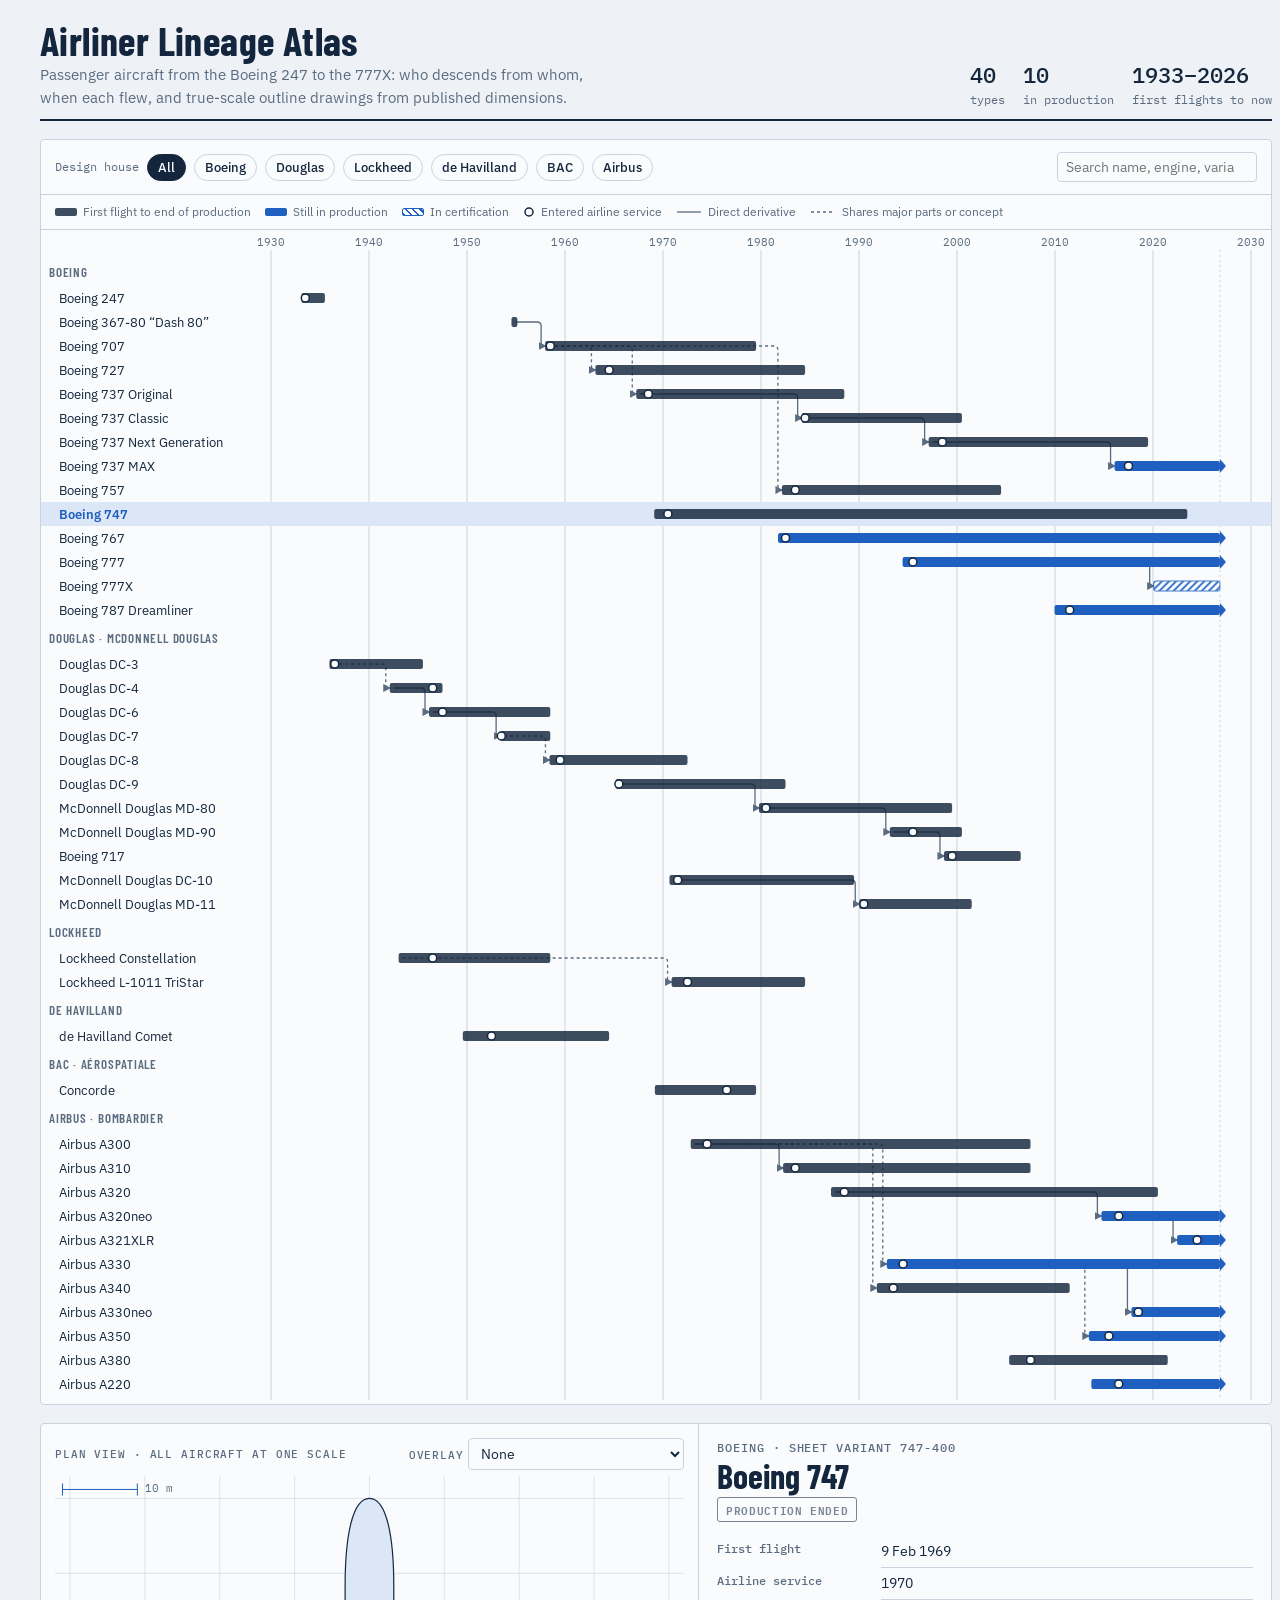
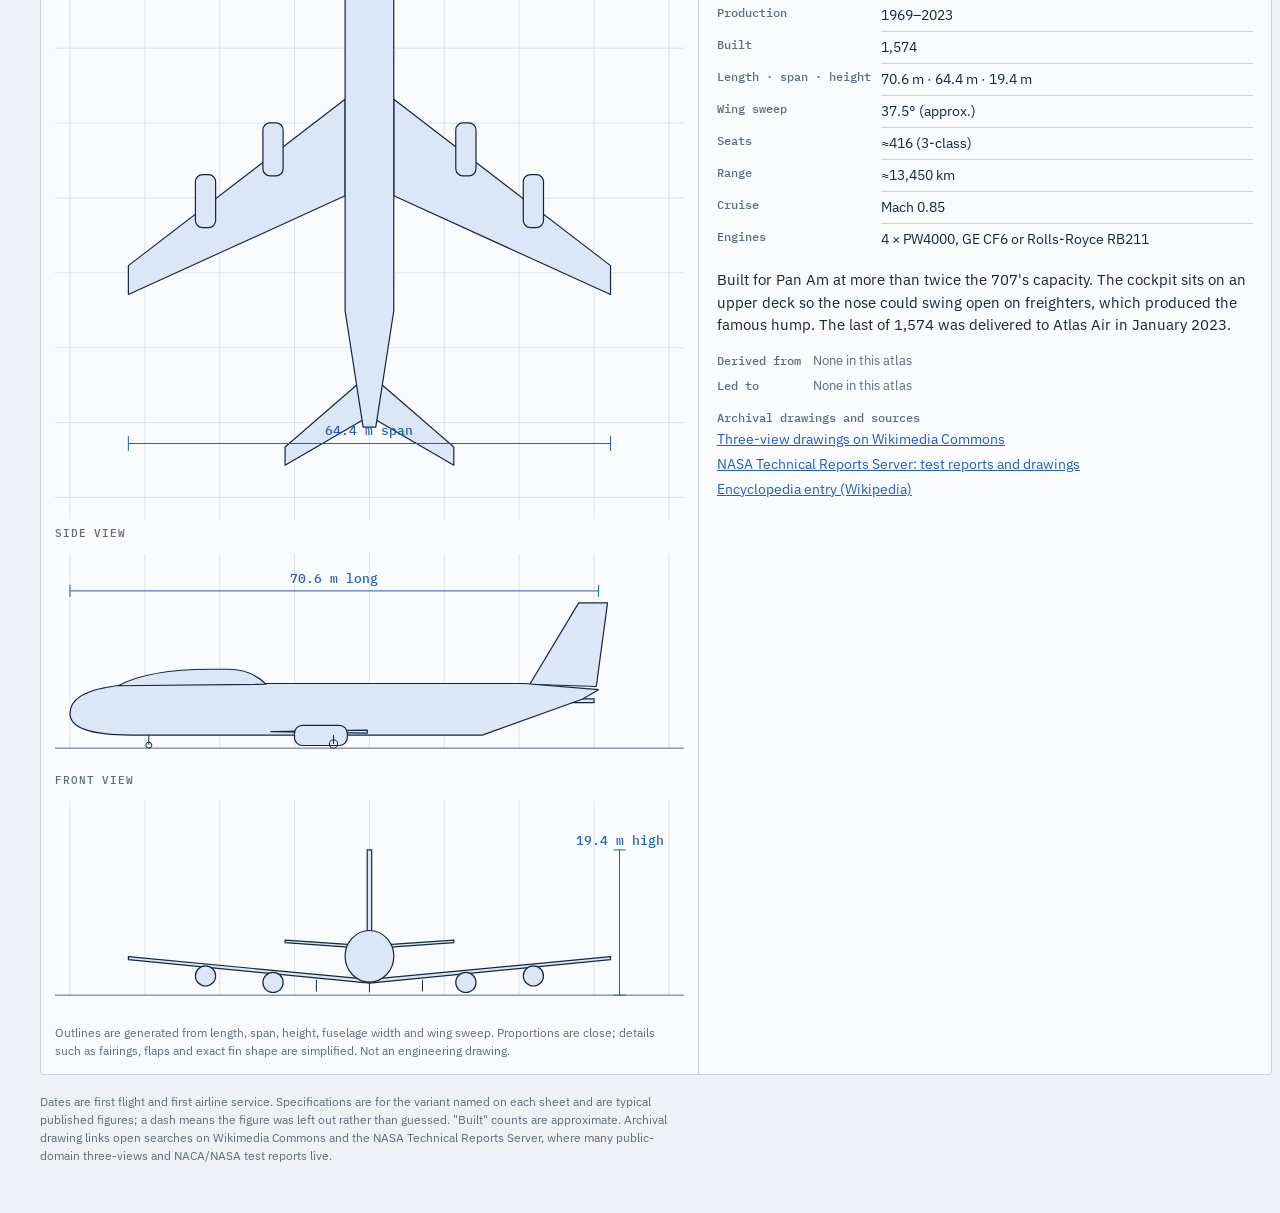
==== frontend.html @ 5ce52fa4 "Add files via upload" ====
<!DOCTYPE html>
<html lang="en">
<head>
<meta charset="utf-8">
<meta name="viewport" content="width=device-width, initial-scale=1">
<title>Airliner Lineage Atlas</title>
<link rel="preconnect" href="https://fonts.googleapis.com">
<link rel="preconnect" href="https://fonts.gstatic.com" crossorigin>
<link href="https://fonts.googleapis.com/css2?family=Barlow+Condensed:wght@500;600;700&family=IBM+Plex+Sans:wght@400;500;600&family=IBM+Plex+Mono:wght@400;500&display=swap" rel="stylesheet">
<style>
/* Layout idea: a drafting sheet. Lineage chart (time × design family) on top, a title-block style detail sheet with true-scale three-view below. */
:root{
  --paper:#eef2f6;
  --sheet:#f9fbfd;
  --ink:#14263d;
  --muted:#5b6b80;
  --line:#c9d3df;
  --accent:#1f5fbf;
  --accent-soft:#dbe6f6;
  --ok:#2f7d4f; --warn:#b06a00; --off:#7a8494;
  --font-display:"Barlow Condensed","Arial Narrow",Arial,sans-serif;
  --font-body:"IBM Plex Sans",system-ui,-apple-system,"Segoe UI",sans-serif;
  --font-mono:"IBM Plex Mono",ui-monospace,Menlo,Consolas,monospace;
  color-scheme:light;
}
@media (prefers-color-scheme: dark){
  :root:not([data-theme="light"]){
    --paper:#0b1a2e; --sheet:#0f2238; --ink:#dce8f7; --muted:#8fa3bd; --line:#24405f;
    --accent:#7fb2ff; --accent-soft:#17345a; --ok:#6fcf97; --warn:#f2b45a; --off:#8090a6;
    color-scheme:dark;
  }
}
:root[data-theme="dark"]{
  --paper:#0b1a2e; --sheet:#0f2238; --ink:#dce8f7; --muted:#8fa3bd; --line:#24405f;
  --accent:#7fb2ff; --accent-soft:#17345a; --ok:#6fcf97; --warn:#f2b45a; --off:#8090a6;
  color-scheme:dark;
}
*{box-sizing:border-box}
html,body{margin:0}
body{background:var(--paper);color:var(--ink);font-family:var(--font-body);font-size:15px;line-height:1.5}
a{color:var(--accent)}
:focus-visible{outline:2px solid var(--accent);outline-offset:2px}
.wrap{max-width:1240px;margin:0 auto;padding:20px 20px 48px;display:grid;gap:18px}
header{display:flex;flex-wrap:wrap;align-items:flex-end;justify-content:space-between;gap:12px;border-bottom:2px solid var(--ink);padding-bottom:10px}
h1{font-family:var(--font-display);font-weight:700;font-size:40px;line-height:1;margin:0;letter-spacing:.01em;text-wrap:balance}
.sub{color:var(--muted);margin:4px 0 0;max-width:62ch}
.stats{display:flex;gap:18px;font-family:var(--font-mono);font-size:12px;color:var(--muted)}
.stats b{display:block;font-size:22px;color:var(--ink);font-weight:500;font-variant-numeric:tabular-nums}
.panel{background:var(--sheet);border:1px solid var(--line);border-radius:4px}
.toolbar{display:flex;flex-wrap:wrap;gap:8px;align-items:center;padding:12px 14px;border-bottom:1px solid var(--line)}
.toolbar label{font-family:var(--font-mono);font-size:12px;color:var(--muted)}
.chip{font:500 13px var(--font-body);border:1px solid var(--line);background:transparent;color:var(--ink);padding:4px 10px;border-radius:999px;cursor:pointer}
.chip[aria-pressed="true"]{background:var(--ink);color:var(--sheet);border-color:var(--ink)}
input[type=search],select{font:14px var(--font-body);color:var(--ink);background:var(--sheet);border:1px solid var(--line);border-radius:4px;padding:5px 8px}
#q{margin-left:auto;min-width:200px}
.legend{display:flex;flex-wrap:wrap;gap:14px;padding:8px 14px;font-size:12px;color:var(--muted);border-bottom:1px solid var(--line)}
.legend span{display:inline-flex;align-items:center;gap:6px}
.sw{display:inline-block;width:22px;height:8px;border-radius:2px}
.chart{overflow-x:auto}
#tl{display:block}
#tl text{fill:var(--ink);font-family:var(--font-body)}
#tl .yr{fill:var(--muted);font:11px var(--font-mono)}
#tl .grp{font:600 13px var(--font-display);letter-spacing:.06em;text-transform:uppercase;fill:var(--muted)}
#tl .grid{stroke:var(--line);stroke-width:1}
#tl .row{cursor:pointer}
#tl .row:hover .lbl,#tl .row.sel .lbl{fill:var(--accent);font-weight:600}
#tl .row.dim{opacity:.22}
#tl .rowbg{fill:transparent}
#tl .row.sel .rowbg{fill:var(--accent-soft)}
#tl .bar{fill:var(--ink);opacity:.82}
#tl .bar.prod{fill:var(--accent);opacity:1}
#tl .bar.cert{fill:url(#hatch);stroke:var(--accent);stroke-width:1}
#tl .eis{fill:var(--sheet);stroke:var(--ink);stroke-width:1.5}
#tl .edge{fill:none;stroke:var(--muted);stroke-width:1.3}
#tl .edge.i{stroke-dasharray:3 3}
#tl .lbl{font-size:13px}
.detail{display:grid;grid-template-columns:minmax(0,1.15fr) minmax(0,1fr)}
.views{padding:14px;border-right:1px solid var(--line);display:grid;gap:6px;align-content:start}
.vhead{display:flex;justify-content:space-between;align-items:center;gap:10px;flex-wrap:wrap}
.vlab{font:500 11px var(--font-mono);color:var(--muted);text-transform:uppercase;letter-spacing:.08em}
.views svg{width:100%;height:auto;display:block}
.views svg .body{fill:var(--accent-soft);stroke:var(--ink);stroke-width:1.2;vector-effect:non-scaling-stroke;stroke-linejoin:round}
.views svg .thin{fill:none;stroke:var(--ink);stroke-width:1;vector-effect:non-scaling-stroke}
.views svg .prop{fill:none;stroke:var(--ink);stroke-width:1;stroke-dasharray:3 2;vector-effect:non-scaling-stroke}
.views svg .ghost{fill:none;stroke:var(--warn);stroke-width:1.4;stroke-dasharray:5 3;vector-effect:non-scaling-stroke}
.views svg .ground{stroke:var(--muted);stroke-width:1;vector-effect:non-scaling-stroke}
.views svg .dim{stroke:var(--accent);stroke-width:1;vector-effect:non-scaling-stroke;fill:none}
.views svg .dimt{fill:var(--accent);font:500 1.7px var(--font-mono);text-anchor:middle}
.views svg .scal{fill:var(--muted);font:1.5px var(--font-mono)}
.views svg .gridm{stroke:var(--line);stroke-width:.6;vector-effect:non-scaling-stroke}
.disclaim{font-size:12px;color:var(--muted);margin:4px 0 0}
.info{padding:16px 18px;display:grid;gap:14px;align-content:start}
.title-block{display:grid;gap:4px}
.maker{font:500 12px var(--font-mono);color:var(--muted);text-transform:uppercase;letter-spacing:.08em}
h2{font-family:var(--font-display);font-size:34px;line-height:1;margin:0;text-wrap:balance}
.pill{display:inline-block;font:600 11px var(--font-mono);text-transform:uppercase;letter-spacing:.06em;padding:2px 8px;border-radius:3px;border:1px solid currentColor;width:max-content}
.pill.prod{color:var(--ok)} .pill.cert{color:var(--warn)} .pill.ended,.pill.retired{color:var(--off)}
table.spec{border-collapse:collapse;width:100%;font-size:14px}
table.spec th{text-align:left;font:500 12px var(--font-mono);color:var(--muted);padding:5px 10px 5px 0;white-space:nowrap;vertical-align:top;width:9.5em}
table.spec td{padding:5px 0;border-bottom:1px solid var(--line);font-variant-numeric:tabular-nums}
table.spec tr:last-child td{border-bottom:0}
.note{margin:0;max-width:65ch}
.kin{display:grid;gap:6px}
.kin div{display:flex;flex-wrap:wrap;gap:6px;align-items:center}
.kin .k{font:500 12px var(--font-mono);color:var(--muted);width:7.5em}
.kin button{font:500 13px var(--font-body);background:var(--accent-soft);color:var(--ink);border:1px solid var(--line);border-radius:3px;padding:2px 8px;cursor:pointer}
.kin .none{color:var(--muted);font-size:13px}
.links{display:grid;gap:4px;font-size:14px}
.links .k{font:500 12px var(--font-mono);color:var(--muted)}
footer{font-size:12px;color:var(--muted);max-width:90ch}
@media (max-width:860px){
  .detail{grid-template-columns:1fr}
  .views{border-right:0;border-bottom:1px solid var(--line)}
  #q{margin-left:0;min-width:0;flex:1 1 160px}
}
@media (max-width:420px){ h1{font-size:32px} h2{font-size:28px} .wrap{padding:16px} }
@media (prefers-reduced-motion: no-preference){ #tl .row .rowbg{transition:fill .15s} }
</style>
</head>
<body>
<div class="wrap">
  <header>
    <div>
      <h1>Airliner Lineage Atlas</h1>
      <p class="sub">Passenger aircraft from the Boeing 247 to the 777X: who descends from whom, when each flew, and true-scale outline drawings from published dimensions.</p>
    </div>
    <div class="stats" id="stats"></div>
  </header>

  <section class="panel" aria-label="Lineage chart">
    <div class="toolbar" id="makers" role="group" aria-label="Filter by design house"></div>
    <div class="legend">
      <span><i class="sw" style="background:var(--ink);opacity:.82"></i>First flight to end of production</span>
      <span><i class="sw" style="background:var(--accent)"></i>Still in production</span>
      <span><i class="sw" style="border:1px solid var(--accent);background:repeating-linear-gradient(45deg,var(--accent) 0 2px,transparent 2px 5px)"></i>In certification</span>
      <span><svg width="12" height="12" aria-hidden="true"><circle cx="6" cy="6" r="4" fill="var(--sheet)" stroke="var(--ink)" stroke-width="1.5"/></svg>Entered airline service</span>
      <span><svg width="26" height="10" aria-hidden="true"><path d="M1 5h24" stroke="var(--muted)" stroke-width="1.3"/></svg>Direct derivative</span>
      <span><svg width="26" height="10" aria-hidden="true"><path d="M1 5h24" stroke="var(--muted)" stroke-width="1.3" stroke-dasharray="3 3"/></svg>Shares major parts or concept</span>
    </div>
    <div class="chart"><svg id="tl" role="img" aria-label="Timeline of airliner types grouped by design house"></svg></div>
  </section>

  <section class="panel detail" aria-live="polite">
    <div class="views">
      <div class="vhead">
        <span class="vlab">Plan view · all aircraft at one scale</span>
        <span><label class="vlab" for="cmp">Overlay</label> <select id="cmp"><option value="">None</option></select></span>
      </div>
      <svg id="vTop" viewBox="-42 -3 84 86" role="img" aria-label="Plan view"></svg>
      <span class="vlab">Side view</span>
      <svg id="vSide" viewBox="-2 -27 84 29.5" role="img" aria-label="Side view"></svg>
      <span class="vlab">Front view</span>
      <svg id="vFront" viewBox="-42 -27 84 29.5" role="img" aria-label="Front view"></svg>
      <p class="disclaim">Outlines are generated from length, span, height, fuselage width and wing sweep. Proportions are close; details such as fairings, flaps and exact fin shape are simplified. Not an engineering drawing.</p>
    </div>
    <div class="info" id="info"></div>
  </section>

  <footer>Dates are first flight and first airline service. Specifications are for the variant named on each sheet and are typical published figures; a dash means the figure was left out rather than guessed. "Built" counts are approximate. Archival drawing links open searches on Wikimedia Commons and the NASA Technical Reports Server, where many public-domain three-views and NACA/NASA test reports live.</footer>
</div>

<script>
const NOW = 2026.83;
const GROUPS = [
  ["boeing","Boeing"],
  ["douglas","Douglas · McDonnell Douglas"],
  ["lockheed","Lockheed"],
  ["dh","de Havilland"],
  ["concorde","BAC · Aérospatiale"],
  ["airbus","Airbus · Bombardier"]
];
// status: prod | cert | ended | retired
const A = [
 // ---------- Boeing
 {id:"b247",g:"boeing",name:"Boeing 247",maker:"Boeing",v:"247D",ff:"1933-02-08",eis:1933,end:1935,st:"ended",len:15.7,span:22.6,h:3.7,dia:1.7,sw:5,lay:"prop2",ed:1.2,pd:3.0,wp:.3,seats:"10",range:"≈1,200 km",eng:"2 × Pratt & Whitney Wasp radials",cruise:"≈300 km/h",built:"75",pred:[],
  note:"Often called the first modern airliner: all-metal, low-wing monoplane with retractable gear that could climb on one engine. United's hold on the early production run pushed TWA to ask Douglas for a rival, which became the DC-1, DC-2 and DC-3.",wiki:"Boeing_247"},
 {id:"dash80",g:"boeing",name:"Boeing 367-80 “Dash 80”",maker:"Boeing",v:"367-80 prototype",ff:"1954-07-15",eis:null,end:1954,st:"retired",len:39.9,span:39.5,h:11.6,dia:3.4,sw:35,lay:"wing4",ed:1.4,seats:"Prototype",range:"—",eng:"4 × Pratt & Whitney JT3 turbojets",cruise:"—",built:"1",pred:[],
  note:"A company-funded jet transport demonstrator. Test pilot Tex Johnston barrel-rolled it over Seattle's Seafair crowd in 1955. It led to both the KC-135 tanker and the 707, and is now at the Smithsonian's Udvar-Hazy Center.",wiki:"Boeing_367-80"},
 {id:"b707",g:"boeing",name:"Boeing 707",maker:"Boeing",v:"707-320B",ff:"1957-12-20",eis:1958,end:1979,st:"ended",len:46.6,span:44.4,h:12.9,dia:3.76,sw:35,lay:"wing4",ed:1.6,seats:"141–189",range:"—",eng:"4 × Pratt & Whitney JT3D turbofans",cruise:"≈Mach 0.80",built:"≈865 airliners (≈1,010 incl. military)",pred:[["dash80","d"]],
  note:"Pan Am's October 1958 New York–Paris service began the American jet age. Its six-abreast fuselage cross-section carried on through the 727, 737 and 757. Military derivatives kept the line open until 1991.",wiki:"Boeing_707"},
 {id:"b727",g:"boeing",name:"Boeing 727",maker:"Boeing",v:"727-200",ff:"1963-02-09",eis:1964,end:1984,st:"ended",len:46.7,span:32.9,h:10.4,dia:3.76,sw:32,lay:"tri727",tt:true,ed:1.5,wp:.4,seats:"134–189",range:"—",eng:"3 × Pratt & Whitney JT8D",cruise:"≈Mach 0.80",built:"1,832",pred:[["b707","i"]],
  note:"A tri-jet with a T-tail and powerful high-lift flaps, built to use shorter runways at smaller airports. It reused the 707's upper fuselage and was the best-selling jetliner until the 737 passed it.",wiki:"Boeing_727"},
 {id:"b737o",g:"boeing",name:"Boeing 737 Original",maker:"Boeing",v:"737-200",ff:"1967-04-09",eis:1968,end:1988,st:"ended",len:30.5,span:28.4,h:11.3,dia:3.76,sw:25,lay:"wing2",ed:1.3,seats:"115–130",range:"—",eng:"2 × Pratt & Whitney JT8D",cruise:"≈Mach 0.74",built:"1,144",pred:[["b707","i"]],
  note:"Lufthansa launched the short-haul twin, which kept the 707/727 cross-section so it could seat six abreast. Its engines hung close under the wing, a low stance every later 737 generation had to work around.",wiki:"Boeing_737"},
 {id:"b737c",g:"boeing",name:"Boeing 737 Classic",maker:"Boeing",v:"737-400",ff:"1984-02-24",eis:1984,end:2000,st:"ended",len:36.4,span:28.9,h:11.1,dia:3.76,sw:25,lay:"wing2",ed:1.8,seats:"146–168",range:"—",eng:"2 × CFM56-3",cruise:"≈Mach 0.74",built:"1,988",pred:[["b737o","d"]],
  note:"The -300, -400 and -500 brought high-bypass CFM56 engines. Ground clearance was tight, so the nacelles were flattened at the bottom, giving the family its distinctive engine inlets.",wiki:"Boeing_737_Classic"},
 {id:"b737ng",g:"boeing",name:"Boeing 737 Next Generation",maker:"Boeing",v:"737-800",ff:"1997-02-09",eis:1998,end:2019,st:"ended",len:39.5,span:35.8,h:12.5,dia:3.76,sw:25,lay:"wing2",ed:1.85,seats:"162–189",range:"≈5,400 km",eng:"2 × CFM56-7B",cruise:"Mach 0.785",built:"≈7,100",pred:[["b737c","d"]],
  note:"A new, larger wing, a glass cockpit and higher speed. The -700 to -900ER became the backbone of low-cost carriers worldwide, and the P-8 Poseidon patrol aircraft is built on the -800 airframe.",wiki:"Boeing_737_Next_Generation"},
 {id:"b737max",g:"boeing",name:"Boeing 737 MAX",maker:"Boeing",v:"737 MAX 8",ff:"2016-01-29",eis:2017,end:null,st:"prod",len:39.5,span:35.9,h:12.3,dia:3.76,sw:25,lay:"wing2",ed:2.1,seats:"162–189",range:"≈6,570 km",eng:"2 × CFM LEAP-1B",cruise:"Mach 0.79",built:"In production",pred:[["b737ng","d"]],
  note:"The larger LEAP-1B engines had to sit further forward and higher, changing pitch handling. Software meant to compensate (MCAS) was linked to two fatal crashes, and the type was grounded worldwide from March 2019 to late 2020.",wiki:"Boeing_737_MAX"},
 {id:"b757",g:"boeing",name:"Boeing 757",maker:"Boeing",v:"757-200",ff:"1982-02-19",eis:1983,end:2004,st:"ended",len:47.3,span:38.1,h:13.6,dia:3.76,sw:25,lay:"wing2",ed:2.4,seats:"200–239",range:"≈7,250 km",eng:"2 × Rolls-Royce RB211-535 or Pratt & Whitney PW2000",cruise:"Mach 0.80",built:"1,050",pred:[["b707","i"]],
  note:"Developed alongside the 767 with a shared cockpit design, so pilots could hold a common type rating. Its strong climb and range made it a long-running choice for thin transatlantic routes.",wiki:"Boeing_757"},
 {id:"b747",g:"boeing",name:"Boeing 747",maker:"Boeing",v:"747-400",ff:"1969-02-09",eis:1970,end:2023,st:"ended",len:70.6,span:64.4,h:19.4,dia:6.5,sw:37.5,lay:"wing4",hump:.3,ed:2.7,seats:"≈416 (3-class)",range:"≈13,450 km",eng:"4 × PW4000, GE CF6 or Rolls-Royce RB211",cruise:"Mach 0.85",built:"1,574",pred:[],
  note:"Built for Pan Am at more than twice the 707's capacity. The cockpit sits on an upper deck so the nose could swing open on freighters, which produced the famous hump. The last of 1,574 was delivered to Atlas Air in January 2023.",wiki:"Boeing_747"},
 {id:"b767",g:"boeing",name:"Boeing 767",maker:"Boeing",v:"767-300ER",ff:"1981-09-26",eis:1982,end:null,st:"prod",len:54.9,span:47.6,h:15.9,dia:5.03,sw:31.5,lay:"wing2",ed:2.8,seats:"218–269",range:"≈11,070 km",eng:"2 × GE CF6, Pratt & Whitney JT9D/PW4000 or RB211",cruise:"Mach 0.80",built:"1,300+ (freighter and tanker still built)",pred:[],
  note:"Boeing's first twin-aisle twinjet. It pioneered extended-range twin-engine (ETOPS) flying over the North Atlantic, which shifted long-haul flying away from three- and four-engine jets.",wiki:"Boeing_767"},
 {id:"b777",g:"boeing",name:"Boeing 777",maker:"Boeing",v:"777-300ER",ff:"1994-06-12",eis:1995,end:null,st:"prod",len:73.9,span:64.8,h:18.5,dia:6.2,sw:31.6,lay:"wing2",ed:3.9,seats:"350–400",range:"≈13,650 km",eng:"2 × GE90-115B",cruise:"Mach 0.84",built:"1,700+ (freighter still built)",pred:[],
  note:"Designed entirely on computer in CATIA with airlines in the room during design. United flew it first in 1995. The -300ER's GE90-115B is among the most powerful jet engines in service.",wiki:"Boeing_777"},
 {id:"b777x",g:"boeing",name:"Boeing 777X",maker:"Boeing",v:"777-9",ff:"2020-01-25",eis:null,end:null,st:"cert",len:76.7,span:71.8,h:19.5,dia:6.2,sw:31,lay:"wing2",ed:4.0,fold:64.8,seats:"≈426 (2-class)",range:"≈13,500 km",eng:"2 × GE9X",cruise:"Mach 0.84",built:"In certification",pred:[["b777","d"]],
  note:"A composite wing so long that the outer 3.5 m of each tip folds up at the gate to fit 777-sized stands. Certification has run years behind the original 2020 target; Lufthansa is named as the first customer.",wiki:"Boeing_777X"},
 {id:"b787",g:"boeing",name:"Boeing 787 Dreamliner",maker:"Boeing",v:"787-9",ff:"2009-12-15",eis:2011,end:null,st:"prod",len:62.8,span:60.1,h:17.0,dia:5.77,sw:32.2,lay:"wing2",ed:3.2,seats:"≈290",range:"≈14,010 km",eng:"2 × GEnx-1B or Rolls-Royce Trent 1000",cruise:"Mach 0.85",built:"In production",pred:[],
  note:"About half the structure by weight is carbon-fibre composite, with a one-piece barrel fuselage. ANA flew it first in 2011. Bleed air was replaced by electric systems, and lithium battery fires grounded the fleet briefly in 2013.",wiki:"Boeing_787_Dreamliner"},
 // ---------- Douglas / MD
 {id:"dc3",g:"douglas",name:"Douglas DC-3",maker:"Douglas",v:"DC-3",ff:"1935-12-17",eis:1936,end:1945,st:"ended",len:19.7,span:29.0,h:5.16,dia:2.4,sw:8,lay:"prop2",ed:1.4,pd:3.5,wp:.3,cr:4.4,seats:"21–32",range:"≈2,400 km",eng:"2 × Wright Cyclone or Pratt & Whitney Twin Wasp",cruise:"≈330 km/h",built:"607 civil (16,000+ incl. C-47 and licence builds)",pred:[],
  note:"The first airliner that could make money carrying passengers alone. In wartime it became the C-47 Skytrain and Dakota, and some are still flying commercially almost 90 years after first flight.",wiki:"Douglas_DC-3"},
 {id:"dc4",g:"douglas",name:"Douglas DC-4",maker:"Douglas",v:"DC-4",ff:"1942-02-14",eis:1946,end:1947,st:"ended",len:28.6,span:35.8,h:8.4,dia:3.3,sw:4,lay:"prop4",ed:1.4,pd:3.9,wp:.33,seats:"44–86",range:"—",eng:"4 × Pratt & Whitney R-2000 Twin Wasp",cruise:"≈365 km/h",built:"≈1,245 incl. C-54",pred:[["dc3","i"]],
  note:"An unpressurised four-engine transport with tricycle gear. Most were built as the military C-54 Skymaster, and surplus aircraft opened up scheduled transocean flying after the war.",wiki:"Douglas_DC-4"},
 {id:"dc6",g:"douglas",name:"Douglas DC-6",maker:"Douglas",v:"DC-6B",ff:"1946-02-15",eis:1947,end:1958,st:"ended",len:32.2,span:35.8,h:8.7,dia:3.3,sw:4,lay:"prop4",ed:1.5,pd:4.0,wp:.33,seats:"≈54–102",range:"—",eng:"4 × Pratt & Whitney R-2800 Double Wasp",cruise:"≈500 km/h",built:"704",pred:[["dc4","d"]],
  note:"A stretched, pressurised development of the DC-4 that competed directly with the Constellation. Pilots and airlines rated it as one of the most reliable piston airliners.",wiki:"Douglas_DC-6"},
 {id:"dc7",g:"douglas",name:"Douglas DC-7",maker:"Douglas",v:"DC-7C “Seven Seas”",ff:"1953-05-18",eis:1953,end:1958,st:"ended",len:34.2,span:38.9,h:9.7,dia:3.3,sw:4,lay:"prop4",ed:1.6,pd:4.2,wp:.33,seats:"≈99",range:"≈9,070 km",eng:"4 × Wright R-3350 Turbo-Compound",cruise:"≈570 km/h",built:"338",pred:[["dc6","d"]],
  note:"The last major Douglas piston airliner. The DC-7C could fly the Atlantic nonstop in both directions, but its complex turbo-compound engines were troublesome and jets displaced it within a few years.",wiki:"Douglas_DC-7"},
 {id:"dc8",g:"douglas",name:"Douglas DC-8",maker:"Douglas",v:"DC-8-30",ff:"1958-05-30",eis:1959,end:1972,st:"ended",len:45.9,span:43.4,h:12.9,dia:3.73,sw:30,lay:"wing4",ed:1.5,seats:"124–176",range:"—",eng:"4 × Pratt & Whitney JT4A (later JT3D)",cruise:"≈Mach 0.82",built:"556",pred:[["dc7","i"]],
  note:"Douglas's answer to the 707, a year behind it. The stretched Super 60 series was the largest airliner flying until the 747, and re-engined Super 70s flew cargo for decades.",wiki:"Douglas_DC-8"},
 {id:"dc9",g:"douglas",name:"Douglas DC-9",maker:"Douglas",v:"DC-9-30",ff:"1965-02-25",eis:1965,end:1982,st:"ended",len:36.4,span:28.5,h:8.4,dia:3.34,sw:24,lay:"rear2",tt:true,ed:1.4,seats:"≈115",range:"—",eng:"2 × Pratt & Whitney JT8D",cruise:"≈Mach 0.76",built:"976",pred:[],
  note:"A short-haul twin with rear-mounted engines and a T-tail, keeping the wing clean and the cabin quiet. Its basic airframe stayed in production for four decades through the MD-80, MD-90 and 717.",wiki:"McDonnell_Douglas_DC-9"},
 {id:"md80",g:"douglas",name:"McDonnell Douglas MD-80",maker:"McDonnell Douglas",v:"MD-82",ff:"1979-10-18",eis:1980,end:1999,st:"ended",len:45.1,span:32.9,h:9.0,dia:3.34,sw:24,lay:"rear2",tt:true,ed:1.5,seats:"≈155",range:"—",eng:"2 × Pratt & Whitney JT8D-200",cruise:"≈Mach 0.76",built:"1,191",pred:[["dc9","d"]],
  note:"A stretched DC-9 with a bigger wing, nicknamed the “Mad Dog”. It was a workhorse for American Airlines, which flew its last MD-80s in 2019.",wiki:"McDonnell_Douglas_MD-80"},
 {id:"md90",g:"douglas",name:"McDonnell Douglas MD-90",maker:"McDonnell Douglas",v:"MD-90-30",ff:"1993-02-22",eis:1995,end:2000,st:"ended",len:46.5,span:32.9,h:9.4,dia:3.34,sw:24,lay:"rear2",tt:true,ed:1.8,seats:"≈153–172",range:"—",eng:"2 × IAE V2500",cruise:"≈Mach 0.76",built:"116",pred:[["md80","d"]],
  note:"An MD-80 airframe with quieter, cleaner V2500 turbofans and a glass cockpit. It arrived just as the Boeing merger was taking shape and sold only modestly.",wiki:"McDonnell_Douglas_MD-90"},
 {id:"b717",g:"douglas",name:"Boeing 717",maker:"McDonnell Douglas / Boeing",v:"717-200",ff:"1998-09-02",eis:1999,end:2006,st:"ended",len:37.8,span:28.4,h:8.9,dia:3.34,sw:24,lay:"rear2",tt:true,ed:1.7,seats:"≈106–117",range:"≈2,650 km",eng:"2 × Rolls-Royce BR715",cruise:"≈Mach 0.77",built:"156",pred:[["md90","d"]],
  note:"Launched as the MD-95, a DC-9-sized aircraft with modern engines. After Boeing absorbed McDonnell Douglas in 1997 it was renamed the 717, the last airliner from the Long Beach plant.",wiki:"Boeing_717"},
 {id:"dc10",g:"douglas",name:"McDonnell Douglas DC-10",maker:"McDonnell Douglas",v:"DC-10-30",ff:"1970-08-29",eis:1971,end:1989,st:"ended",len:55.5,span:50.4,h:17.7,dia:6.0,sw:35,lay:"tric",ed:2.9,seats:"≈250–380",range:"≈9,600 km",eng:"3 × GE CF6-50",cruise:"≈Mach 0.82",built:"386 (446 incl. KC-10)",pred:[],
  note:"A wide-body tri-jet with the third engine mounted straight through the base of the fin. Early cargo-door failures hurt its reputation, but long-range -30s and freighters served for decades.",wiki:"McDonnell_Douglas_DC-10"},
 {id:"md11",g:"douglas",name:"McDonnell Douglas MD-11",maker:"McDonnell Douglas",v:"MD-11",ff:"1990-01-10",eis:1990,end:2001,st:"ended",len:61.6,span:51.7,h:17.6,dia:6.0,sw:35,lay:"tric",ed:2.9,seats:"≈293 (3-class)",range:"≈12,600 km",eng:"3 × GE CF6-80C2 or Pratt & Whitney PW4000",cruise:"≈Mach 0.83",built:"200",pred:[["dc10","d"]],
  note:"A stretched DC-10 with winglets, a two-crew glass cockpit and a smaller tailplane. It missed its range promises as a passenger jet and found its long-term role as a freighter.",wiki:"McDonnell_Douglas_MD-11"},
 // ---------- Lockheed
 {id:"l049",g:"lockheed",name:"Lockheed Constellation",maker:"Lockheed",v:"L-049",ff:"1943-01-09",eis:1946,end:1958,st:"ended",len:29.0,span:37.5,h:7.2,dia:3.5,sw:3,lay:"prop4",ed:1.6,pd:4.6,wp:.36,trifin:true,seats:"≈60",range:"—",eng:"4 × Wright R-3350 Duplex-Cyclone",cruise:"≈500 km/h",built:"856 (all Constellation models)",pred:[],
  note:"Developed with input from TWA and Howard Hughes. It had a curved, dolphin-like fuselage and three fins that kept the tail low enough for existing hangars. Stretched Super Constellations flew until the jets arrived.",wiki:"Lockheed_Constellation"},
 {id:"l1011",g:"lockheed",name:"Lockheed L-1011 TriStar",maker:"Lockheed",v:"L-1011-1",ff:"1970-11-16",eis:1972,end:1984,st:"ended",len:54.2,span:47.3,h:16.9,dia:5.97,sw:35,lay:"tric",sduct:true,ed:2.8,seats:"≈250–300",range:"—",eng:"3 × Rolls-Royce RB211",cruise:"≈Mach 0.86",built:"250",pred:[["l049","i"]],
  note:"Technically advanced, with autoland capability from early on, but delays to the new RB211 engine pushed Rolls-Royce into bankruptcy in 1971. It was Lockheed's last airliner.",wiki:"Lockheed_L-1011_TriStar"},
 // ---------- de Havilland
 {id:"comet",g:"dh",name:"de Havilland Comet",maker:"de Havilland",v:"Comet 1",ff:"1949-07-27",eis:1952,end:1964,st:"retired",len:28.6,span:35.0,h:8.7,dia:3.0,sw:20,lay:"buried4",ed:1.0,wp:.36,seats:"36–44",range:"≈2,400 km",eng:"4 × de Havilland Ghost turbojets (in the wing roots)",cruise:"≈740 km/h",built:"114",pred:[],
  note:"The world's first jetliner, in BOAC service from 1952. Two fatal break-ups in 1954 were traced to metal fatigue at corners of fuselage cut-outs, a finding that changed pressurised-aircraft design everywhere. The redesigned Comet 4 opened transatlantic jet service in 1958, weeks before the 707.",wiki:"De_Havilland_Comet"},
 // ---------- Concorde
 {id:"concorde",g:"concorde",name:"Concorde",maker:"BAC · Aérospatiale",v:"Concorde 102",ff:"1969-03-02",eis:1976,end:1979,st:"retired",len:61.66,span:25.6,h:12.2,dia:2.88,sw:0,lay:"concorde",ed:1.4,seats:"92–120",range:"≈7,220 km",eng:"4 × Rolls-Royce/Snecma Olympus 593 with afterburners",cruise:"Mach 2.04",built:"20 (incl. 6 development aircraft)",pred:[],
  note:"An Anglo-French supersonic transport that crossed the Atlantic in about three and a half hours. Only British Airways and Air France flew it in regular service. After the 2000 Paris crash and the post-9/11 slump, both retired it in 2003.",wiki:"Concorde"},
 // ---------- Airbus
 {id:"a300",g:"airbus",name:"Airbus A300",maker:"Airbus",v:"A300B4",ff:"1972-10-28",eis:1974,end:2007,st:"ended",len:53.6,span:44.8,h:16.5,dia:5.64,sw:28,lay:"wing2",ed:2.7,seats:"≈220–270",range:"—",eng:"2 × GE CF6-50 or Pratt & Whitney JT9D",cruise:"≈Mach 0.78",built:"561",pred:[],
  note:"The world's first twin-engine wide-body and the aircraft that founded Airbus as a European consortium. Its fuselage cross-section was reused on the A310, A330 and A340.",wiki:"Airbus_A300"},
 {id:"a310",g:"airbus",name:"Airbus A310",maker:"Airbus",v:"A310-300",ff:"1982-04-03",eis:1983,end:2007,st:"ended",len:46.7,span:43.9,h:15.8,dia:5.64,sw:28,lay:"wing2",ed:2.7,seats:"≈220",range:"≈9,600 km",eng:"2 × GE CF6-80 or Pratt & Whitney JT9D/PW4000",cruise:"≈Mach 0.80",built:"255",pred:[["a300","d"]],
  note:"A shortened A300 with a new wing and an early two-crew glass cockpit. Many later served as freighters and as military tankers and transports.",wiki:"Airbus_A310"},
 {id:"a320",g:"airbus",name:"Airbus A320 family",maker:"Airbus",v:"A320-200",ff:"1987-02-22",eis:1988,end:2020,st:"ended",len:37.6,span:35.8,h:11.8,dia:3.95,sw:25,lay:"wing2",ed:2.0,seats:"150–180",range:"≈6,100 km",eng:"2 × CFM56-5 or IAE V2500",cruise:"Mach 0.78",built:"≈8,000+ (A318–A321)",pred:[],
  note:"The first production airliner with digital fly-by-wire controls and side-stick controllers, entering service with Air France in 1988. Its slightly wider cabin and common cockpit across the A318–A321 made it Boeing's biggest competitive threat.",wiki:"Airbus_A320_family"},
 {id:"a320neo",g:"airbus",name:"Airbus A320neo family",maker:"Airbus",v:"A320neo",ff:"2014-09-25",eis:2016,end:null,st:"prod",len:37.6,span:35.8,h:11.8,dia:3.95,sw:25,lay:"wing2",ed:2.4,seats:"150–180",range:"≈6,300 km",eng:"2 × CFM LEAP-1A or Pratt & Whitney PW1100G",cruise:"Mach 0.78",built:"In production",pred:[["a320","d"]],
  note:"“New engine option”: bigger-fan LEAP-1A or geared PW1100G engines plus wingtip sharklets on the proven A320 airframe. It holds the largest order backlog of any airliner family.",wiki:"Airbus_A320neo_family"},
 {id:"a321xlr",g:"airbus",name:"Airbus A321XLR",maker:"Airbus",v:"A321XLR",ff:"2022-06-15",eis:2024,end:null,st:"prod",len:44.5,span:35.8,h:11.8,dia:3.95,sw:25,lay:"wing2",ed:2.4,seats:"180–220",range:"≈8,700 km",eng:"2 × CFM LEAP-1A or Pratt & Whitney PW1100G",cruise:"Mach 0.78",built:"In production",pred:[["a320neo","d"]],
  note:"An A321neo with a permanent rear centre fuel tank, which makes it the longest-range single-aisle airliner. Iberia flew it first in late 2024, opening transatlantic routes too thin for a wide-body.",wiki:"Airbus_A321neo"},
 {id:"a330",g:"airbus",name:"Airbus A330",maker:"Airbus",v:"A330-300",ff:"1992-11-02",eis:1994,end:null,st:"prod",len:63.7,span:60.3,h:16.8,dia:5.64,sw:30,lay:"wing2",ed:3.0,seats:"≈277–300",range:"≈11,750 km",eng:"2 × GE CF6-80E1, PW4000 or Rolls-Royce Trent 700",cruise:"Mach 0.82",built:"1,500+ (current model still built)",pred:[["a300","i"]],
  note:"Developed together with the four-engine A340 on a shared wing and A300-width fuselage. The twin version won the market as ETOPS rules relaxed, and it also became the MRTT tanker.",wiki:"Airbus_A330"},
 {id:"a340",g:"airbus",name:"Airbus A340",maker:"Airbus",v:"A340-300",ff:"1991-10-25",eis:1993,end:2011,st:"ended",len:63.7,span:60.3,h:16.9,dia:5.64,sw:30,lay:"wing4",ed:2.2,seats:"≈270–300",range:"≈13,500 km",eng:"4 × CFM56-5C",cruise:"Mach 0.82",built:"377",pred:[["a300","i"]],
  note:"The four-engine sibling of the A330, aimed at long routes where twins were not yet allowed. Improved twins such as the 777-300ER made four engines hard to justify on fuel cost.",wiki:"Airbus_A340"},
 {id:"a330neo",g:"airbus",name:"Airbus A330neo",maker:"Airbus",v:"A330-900",ff:"2017-10-19",eis:2018,end:null,st:"prod",len:63.7,span:64.0,h:16.8,dia:5.64,sw:30,lay:"wing2",ed:3.3,seats:"≈260–300",range:"≈13,330 km",eng:"2 × Rolls-Royce Trent 7000",cruise:"Mach 0.82",built:"In production",pred:[["a330","d"]],
  note:"Trent 7000 engines and a longer, reshaped wing with sharklets on the A330 airframe. TAP Air Portugal flew the -900 first, in 2018.",wiki:"Airbus_A330neo"},
 {id:"a350",g:"airbus",name:"Airbus A350",maker:"Airbus",v:"A350-900",ff:"2013-06-14",eis:2015,end:null,st:"prod",len:66.8,span:64.75,h:17.1,dia:5.96,sw:31.9,lay:"wing2",ed:3.4,seats:"300–350",range:"≈15,000 km",eng:"2 × Rolls-Royce Trent XWB",cruise:"Mach 0.85",built:"In production",pred:[["a330","i"]],
  note:"First proposed as an A330 update, then redesigned as the clean-sheet “XWB” with a carbon-composite fuselage and wing after airlines pushed back. Qatar Airways flew it first in January 2015.",wiki:"Airbus_A350"},
 {id:"a380",g:"airbus",name:"Airbus A380",maker:"Airbus",v:"A380-800",ff:"2005-04-27",eis:2007,end:2021,st:"ended",len:72.7,span:79.8,h:24.1,dia:7.14,fh:8.4,sw:33.5,lay:"wing4",ed:3.4,seats:"≈525 (3-class)",range:"≈14,800 km",eng:"4 × Rolls-Royce Trent 900 or Engine Alliance GP7200",cruise:"Mach 0.85",built:"251",pred:[],
  note:"The largest passenger airliner ever built, with two full-length decks. Singapore Airlines flew it first in October 2007. Airlines moved to big twins, and production ended in 2021 after 251 aircraft.",wiki:"Airbus_A380"},
 {id:"a220",g:"airbus",name:"Airbus A220",maker:"Bombardier → Airbus",v:"A220-300",ff:"2013-09-16",eis:2016,end:null,st:"prod",len:38.7,span:35.1,h:11.5,dia:3.7,sw:25,lay:"wing2",ed:2.1,seats:"120–160",range:"≈6,300 km",eng:"2 × Pratt & Whitney PW1500G",cruise:"Mach 0.78",built:"In production",pred:[],
  note:"Designed and first flown by Bombardier as the CSeries, launched with Swiss in 2016. Airbus took control of the programme in 2018 and renamed it the A220. Final assembly is in Mirabel, Quebec and Mobile, Alabama.",wiki:"Airbus_A220"}
];
const byId = Object.fromEntries(A.map(a=>[a.id,a]));
const yr = s => { if(!s) return null; const [y,m,d]=s.split("-").map(Number); return y+((m-1)+(d-1)/30)/12; };
A.forEach(a=>{a.ffy=yr(a.ff); a.kids=[];});
A.forEach(a=>a.pred.forEach(([p,t])=>byId[p].kids.push([a.id,t])));

const STATUS = {prod:"In production",cert:"In certification",ended:"Production ended",retired:"Retired from service"};
const esc = s => String(s).replace(/[&<>"]/g,c=>({"&":"&amp;","<":"&lt;",">":"&gt;",'"':"&quot;"}[c]));
const fmtDate = s => { const [y,m,d]=s.split("-"); return new Date(Date.UTC(+y,+m-1,+d)).toLocaleDateString("en-GB",{day:"numeric",month:"short",year:"numeric",timeZone:"UTC"}); };

/* ---------- stats ---------- */
document.getElementById("stats").innerHTML =
  `<div><b>${A.length}</b>types</div><div><b>${A.filter(a=>a.st==="prod").length}</b>in production</div><div><b>1933–${Math.floor(NOW)}</b>first flights to now</div>`;

/* ---------- filters ---------- */
let filter = "all", query = "";
const mk = document.getElementById("makers");
mk.innerHTML = `<label>Design house</label>` + [["all","All"],...GROUPS].map(([k,l])=>`<button class="chip" data-k="${k}" aria-pressed="${k==="all"}">${esc(l.split(" · ")[0])}</button>`).join("") +
  `<input id="q" type="search" placeholder="Search name, engine, variant…" aria-label="Search aircraft">`;
mk.addEventListener("click",e=>{const b=e.target.closest(".chip"); if(!b) return; filter=b.dataset.k; mk.querySelectorAll(".chip").forEach(c=>c.setAttribute("aria-pressed",c===b)); applyFilter();});
document.getElementById("q").addEventListener("input",e=>{query=e.target.value.trim().toLowerCase(); applyFilter();});
function matches(a){
  if(filter!=="all" && a.g!==filter) return false;
  if(!query) return true;
  return [a.name,a.maker,a.v,a.eng,a.id].join(" ").toLowerCase().includes(query);
}
function applyFilter(){ document.querySelectorAll("#tl .row").forEach(r=>r.classList.toggle("dim",!matches(byId[r.dataset.id]))); }

/* ---------- timeline ---------- */
const NS="http://www.w3.org/2000/svg";
function buildTimeline(){
  const svg=document.getElementById("tl");
  const LW=230, PW=980, Y0=1930, Y1=2030, RH=24, GH=30, TOP=26;
  const x = y => LW + (y-Y0)/(Y1-Y0)*PW;
  const rows=[]; let y=TOP;
  GROUPS.forEach(([g,label])=>{
    rows.push({type:"g",label,y}); y+=GH;
    A.filter(a=>a.g===g).forEach(a=>{a.ry=y+RH/2; rows.push({type:"a",a,y}); y+=RH;});
  });
  const H=y+8, W=LW+PW+20;
  svg.setAttribute("viewBox",`0 0 ${W} ${H}`); svg.setAttribute("width",W); svg.setAttribute("height",H);
  let s=`<defs><pattern id="hatch" width="5" height="5" patternUnits="userSpaceOnUse" patternTransform="rotate(45)"><rect width="2" height="5" fill="var(--accent)"/></pattern>
  <marker id="arr" viewBox="0 0 6 6" refX="5" refY="3" markerWidth="6" markerHeight="6" orient="auto"><path d="M0 0L6 3L0 6z" fill="var(--muted)"/></marker></defs>`;
  for(let yy=Y0; yy<=Y1; yy+=10){ s+=`<line class="grid" x1="${x(yy)}" x2="${x(yy)}" y1="${TOP-6}" y2="${H-4}"/><text class="yr" x="${x(yy)}" y="${TOP-10}" text-anchor="middle">${yy}</text>`; }
  s+=`<line class="grid" x1="${x(NOW)}" x2="${x(NOW)}" y1="${TOP-6}" y2="${H-4}" stroke-dasharray="2 3"/>`;
  rows.forEach(r=>{ if(r.type==="g") s+=`<text class="grp" x="8" y="${r.y+GH-9}">${esc(r.label)}</text>`; });
  // edges first
  A.forEach(a=>a.pred.forEach(([p,t])=>{
    const P=byId[p], ex=x(a.ffy), y1=P.ry, y2=a.ry;
    s+=`<path class="edge ${t}" d="M${x(P.ffy)+4} ${y1} H${ex-8} Q${ex-4} ${y1} ${ex-4} ${y1+(y2>y1?4:-4)} V${y2+(y2>y1?-4:4)} Q${ex-4} ${y2} ${ex} ${y2}" marker-end="url(#arr)"/>`;
  }));
  rows.filter(r=>r.type==="a").forEach(({a,y})=>{
    const x1=x(a.ffy), x2=x(a.end? Math.max(a.end+0.5,a.ffy+0.6) : NOW);
    const cls = a.st==="prod"?"prod":a.st==="cert"?"cert":"";
    s+=`<g class="row" data-id="${a.id}" tabindex="0" role="button" aria-label="${esc(a.name)}, first flight ${a.ffy|0}">
      <rect class="rowbg" x="0" y="${y}" width="${W}" height="${RH}"/>
      <text class="lbl" x="18" y="${y+RH/2+4.5}">${esc(a.name.replace(" family",""))}</text>
      <rect class="bar ${cls}" x="${x1}" y="${y+7}" width="${Math.max(3,x2-x1)}" height="${RH-14}" rx="2"/>
      ${!a.end && a.st==="prod"?`<path d="M${x2} ${y+5} l6 ${RH/2-5} l-6 ${RH/2-5}z" fill="var(--accent)"/>`:""}
      ${a.eis?`<circle class="eis" cx="${x(a.eis+0.5)}" cy="${y+RH/2}" r="4"/>`:""}
    </g>`;
  });
  svg.innerHTML=s;
  svg.addEventListener("click",e=>{const r=e.target.closest(".row"); if(r) go(r.dataset.id);});
  svg.addEventListener("keydown",e=>{const r=e.target.closest(".row"); if(r&&(e.key==="Enter"||e.key===" ")){e.preventDefault(); go(r.dataset.id);}});
}

/* ---------- drawing (units = metres) ---------- */
const rad = d => d*Math.PI/180;
function geo(a){
  const L=a.len, S=a.span/2, w=a.dia, prop=a.lay.startsWith("prop");
  const fh=a.fh||w*1.06;
  const rear = a.lay==="rear2"||a.lay==="tri727";
  const wp = a.wp || (rear?.42:.38);
  const cr = a.cr || a.span*(prop?.15:.2);
  const ct = cr*(prop?.45:.3);
  const yLE = wp*L, t=Math.tan(rad(a.sw));
  const hs = (a.tt?.36:.35)*a.span, hc=cr*.42;
  const gc = Math.max(.9, a.h*.09);
  const fb = (a.tt?.17:prop?.12:.13)*L;
  const el = prop?3.2:Math.min(7.2,Math.max(2.6,L*.1));
  return {L,S,w,fh,prop,rear,yLE,t,cr,ct,hs,hc,gc,fb,el,ed:a.ed||1.5,pd:a.pd||0};
}
function wingLE(G,x){ return G.yLE + (x-G.w/2)*G.t; }
function enginePos(a,G){
  const st = {wing2:[.34],wing4:[.4,.68],prop2:[.25],prop4:[.28,.53]}[a.lay]||[];
  return st.map(f=>f*G.S);
}
function topSVG(a,cls,G){
  G=G||geo(a); const {L,S,w,yLE,t,cr,ct,hs,hc}=G; let o="";
  const n = G.prop? w*1.3 : w*1.8, t0=L*.78;
  const body = `M0 0 C${w*.36} 0 ${w/2} ${n*.45} ${w/2} ${n} L${w/2} ${t0} L${w*.13} ${L} L${-w*.13} ${L} L${-w/2} ${t0} L${-w/2} ${n} C${-w/2} ${n*.45} ${-w*.36} 0 0 0Z`;
  if(a.lay==="concorde"){
    const r=w/2;
    for(const s of [1,-1]) o+=`<path class="${cls}" d="M${s*r} ${.3*L} Q${s*S*.55} ${.5*L} ${s*S} ${.84*L} L${s*S} ${.93*L} L${s*r} ${.95*L}Z"/>`;
    if(cls==="body") for(const s of [1,-1]) for(const k of [1.4,3.0]) o+=`<rect class="thin" x="${s*(r+k)-.7}" y="${.72*L}" width="1.4" height="${.22*L}"/>`;
    return o+`<path class="${cls}" d="${body}"/>`;
  }
  // wings
  for(const s of [1,-1]){
    const tipLE=wingLE(G,S);
    o+=`<path class="${cls}" d="M${s*w/2} ${yLE} L${s*S} ${tipLE} L${s*S} ${tipLE+ct} L${s*w/2} ${yLE+cr}Z"/>`;
    if(a.fold && cls==="body"){ const fx=a.fold/2, fl=wingLE(G,fx), fct=cr-(cr-ct)*((fx-w/2)/(S-w/2)); o+=`<line class="thin" x1="${s*fx}" y1="${fl}" x2="${s*fx}" y2="${fl+fct}" stroke-dasharray="1 1"/>`; }
  }
  // tailplane
  const hy=L-hc-1.0, ht=t*1.05;
  for(const s of [1,-1]) o+=`<path class="${cls}" d="M${s*w*.12} ${hy} L${s*hs/2} ${hy+(hs/2)*ht} L${s*hs/2} ${hy+(hs/2)*ht+hc*.45} L${s*w*.12} ${hy+hc}Z"/>`;
  o+=`<path class="${cls}" d="${body}"/>`;
  if(cls!=="body") return o;
  // engines
  const {ed,el}=G;
  enginePos(a,G).forEach(ex=>{
    const le=wingLE(G,ex);
    for(const s of [1,-1]){
      if(G.prop){ o+=`<rect class="body" x="${s*ex-ed/2}" y="${le-1.2}" width="${ed}" height="${el}" rx=".5"/><line class="thin" x1="${s*ex-G.pd/2}" y1="${le-1.4}" x2="${s*ex+G.pd/2}" y2="${le-1.4}"/>`; }
      else o+=`<rect class="body" x="${s*ex-ed/2}" y="${le-el*.6}" width="${ed}" height="${el}" rx="${ed*.35}"/>`;
    }
  });
  if(a.lay==="tric"){ o+=`<rect class="body" x="${-ed/2}" y="${L-G.fb*.95}" width="${ed}" height="${el}" rx="${ed*.35}"/>`; }
  if(G.rear){ const y0=L*.68; for(const s of [1,-1]) o+=`<rect class="body" x="${s*(w/2+ed/2+.25)-ed/2}" y="${y0}" width="${ed}" height="${el*.95}" rx="${ed*.35}"/>`; }
  if(a.lay==="tri727"){ o+=`<ellipse class="body" cx="0" cy="${L*.7}" rx="${ed*.45}" ry="${ed*.6}"/>`; }
  if(a.lay==="buried4"){ for(const s of [1,-1]) for(const k of [.55,1.5]) o+=`<ellipse class="thin" cx="${s*(w/2+k)}" cy="${wingLE(G,w/2+k)+.2}" rx=".45" ry=".3"/>`; }
  if(a.trifin){ const hy2=hy+(hs/2)*ht; for(const s of [1,-1]) o+=`<rect class="body" x="${s*hs/2-.15}" y="${hy2-1}" width=".3" height="${hc*.45+1.6}"/>`; }
  return o;
}
function drawTop(a,ghost){
  const G=geo(a); let o="";
  for(let gx=-40; gx<=40; gx+=10) o+=`<line class="gridm" x1="${gx}" x2="${gx}" y1="-3" y2="83"/>`;
  for(let gy=0; gy<=80; gy+=10) o+=`<line class="gridm" x1="-42" x2="42" y1="${gy}" y2="${gy}"/>`;
  if(ghost) o+=topSVG(ghost,"ghost");
  o+=topSVG(a,"body",G);
  // span dimension
  const tipEnd = a.lay==="concorde"? .93*G.L : wingLE(G,G.S)+G.ct;
  const dy = Math.min(81.6, Math.max(G.L, tipEnd)+2.2);
  o+=`<path class="dim" d="M${-G.S} ${dy-1}v2M${G.S} ${dy-1}v2M${-G.S} ${dy}H${G.S}"/>`;
  o+=`<text class="dimt" x="0" y="${dy-1.2}">${a.span.toFixed(1)} m span</text>`;
  // scale bar
  o+=`<path class="dim" d="M-41 -1.2h10M-41 -2v1.6M-31 -2v1.6"/><text class="scal" x="-30" y="-0.9">10 m</text>`;
  document.getElementById("vTop").innerHTML=o;
}
function drawSide(a){
  const G=geo(a), {L,fh,gc,fb,ed,el,yLE,cr}=G, H=a.h; const Y=v=>-v; let o="";
  for(let gx=0; gx<=80; gx+=10) o+=`<line class="gridm" x1="${gx}" x2="${gx}" y1="-26" y2="0"/>`;
  o+=`<line class="ground" x1="-2" x2="82" y1="0" y2="0"/>`;
  const bot=gc, top=gc+fh, n=G.prop? G.w*1.3 : G.w*1.8;
  // fin
  const x0=L-fb, x1=L-.3, x3=Math.min(L+1.2, x1+(H-top)*.3), x2=x3-fb*.42;
  o+=`<path class="body" d="M${x0} ${Y(top-.1)} L${x2} ${Y(H)} L${x3} ${Y(H)} L${x1} ${Y(top-.4)}Z"/>`;
  // horizontal tail
  if(a.lay!=="concorde"){
    if(a.tt) o+=`<rect class="body" x="${x2-G.hc*.55}" y="${Y(H)}" width="${G.hc+1}" height=".55"/>`;
    else o+=`<rect class="body" x="${L-G.hc-1.4}" y="${Y(top-fh*.3)}" width="${G.hc+.8}" height=".5"/>`;
  }
  // fuselage
  let body=`M0 ${Y(bot+fh*.42)} Q0 ${Y(top)} ${n} ${Y(top)} L${L*.86} ${Y(top)} L${L} ${Y(top-fh*.12)} L${L*.97} ${Y(top-fh*.3)} L${L*.78} ${Y(bot)} L${n*.7} ${Y(bot)} Q0 ${Y(bot)} 0 ${Y(bot+fh*.42)}Z`;
  if(a.lay==="concorde") body=`M-1.5 ${Y(bot+fh*.35)} Q${n*.6} ${Y(top)} ${n*1.6} ${Y(top)} L${L*.9} ${Y(top)} L${L} ${Y(top-fh*.2)} L${L*.95} ${Y(bot+fh*.2)} L${n} ${Y(bot)} Q0 ${Y(bot+fh*.05)} -1.5 ${Y(bot+fh*.35)}Z`;
  o+=`<path class="body" d="${body}"/>`;
  if(a.hump){ const hx=L*a.hump; o+=`<path class="body" d="M${n*.55} ${Y(top-.3)} Q${n*.9} ${Y(top+1.9)} ${n*1.6} ${Y(top+1.9)} L${hx} ${Y(top+1.9)} Q${hx+3} ${Y(top+1.9)} ${hx+5} ${Y(top-.1)}Z"/>`; }
  // wing root
  if(a.lay==="concorde") o+=`<path class="thin" d="M${.3*L} ${Y(bot+.4)} L${.95*L} ${Y(bot+.3)}"/>`;
  else o+=`<path class="body" d="M${yLE} ${Y(bot+.45)} L${yLE+cr} ${Y(bot+.25)} L${yLE+cr} ${Y(bot+.65)} Z"/>`;
  // engines
  if(a.lay==="concorde") o+=`<rect class="body" x="${.72*L}" y="${Y(bot+.1)}" width="${.22*L}" height="1.3"/>`;
  enginePos(a,G).slice(0,1).forEach(ex=>{
    const le=wingLE(G,ex);
    if(G.prop){ o+=`<rect class="body" x="${le-1.2}" y="${Y(bot+.9)}" width="${el}" height="${ed*.9}" rx=".4"/><line class="thin" x1="${le-1.4}" x2="${le-1.4}" y1="${Y(bot+.45+G.pd/2)}" y2="${Y(Math.max(.25,bot+.45-G.pd/2))}"/>`; }
    else { const cy=Math.max(ed/2+.35, bot+.1-ed*.35); o+=`<rect class="body" x="${le-el*.6}" y="${Y(cy+ed/2)}" width="${el}" height="${ed}" rx="${ed*.4}"/>`; }
  });
  if(G.rear){ o+=`<rect class="body" x="${L*.68}" y="${Y(top-fh*.1+ed/2)}" width="${el*.95}" height="${ed}" rx="${ed*.4}"/>`; }
  if(a.lay==="tri727"){ o+=`<path class="body" d="M${L*.68} ${Y(top)} Q${L*.7} ${Y(top+ed*.8)} ${L*.75} ${Y(top+ed*.8)} L${L-fb*.6} ${Y(top+ed*.6)} L${L-fb*.5} ${Y(top)}Z"/>`; }
  if(a.lay==="tric"){
    if(a.sduct) o+=`<path class="body" d="M${L-fb*1.05} ${Y(top)} Q${L-fb} ${Y(top+ed*.75)} ${L-fb*.8} ${Y(top+ed*.75)} L${L-fb*.4} ${Y(top+ed*.4)} L${L-fb*.3} ${Y(top)}Z"/><rect class="body" x="${L-1.2}" y="${Y(top-fh*.05)}" width="1.6" height="${fh*.35}" rx=".4"/>`;
    else o+=`<rect class="body" x="${L-fb*.95}" y="${Y(top+.5+ed)}" width="${el+1}" height="${ed}" rx="${ed*.4}"/>`;
  }
  if(a.lay==="buried4") o+=`<ellipse class="thin" cx="${yLE+.4}" cy="${Y(bot+.6)}" rx=".5" ry=".35"/>`;
  // gear
  const gx1=n*.9, gx2=(a.lay==="concorde"? .55*L : yLE+cr*.65);
  o+=`<path class="thin" d="M${gx1} ${Y(bot)}V${Y(.45)}M${gx2} ${Y(bot)}V${Y(.55)}"/><circle class="thin" cx="${gx1}" cy="-0.4" r=".4"/><circle class="thin" cx="${gx2}" cy="-0.55" r=".55"/>`;
  // length dimension
  const dy=Y(Math.min(25.4,H+1.6));
  o+=`<path class="dim" d="M0 ${dy-.8}v1.6M${L} ${dy-.8}v1.6M0 ${dy}H${L}"/><text class="dimt" x="${L/2}" y="${dy-1.1}">${a.len.toFixed(1)} m long</text>`;
  document.getElementById("vSide").innerHTML=o;
}
function drawFront(a){
  const G=geo(a), {S,w,fh,gc,ed,hs}=G, H=a.h; const Y=v=>-v; let o="";
  for(let gx=-40; gx<=40; gx+=10) o+=`<line class="gridm" x1="${gx}" x2="${gx}" y1="-26" y2="0"/>`;
  o+=`<line class="ground" x1="-42" x2="42" y1="0" y2="0"/>`;
  const top=gc+fh, dih = a.lay==="concorde"?0:(G.prop?5:a.tt?3:6);
  const wy = x => gc+.35+(Math.abs(x)-w/2)*Math.tan(rad(dih));
  // fin(s)
  o+=`<rect class="body" x="-.3" y="${Y(H)}" width=".6" height="${H-top+.2}"/>`;
  // tailplane
  if(a.lay!=="concorde"){
    const ty = a.tt? H : top-fh*.3;
    o+=`<path class="body" d="M${-hs/2} ${Y(ty+(a.tt?0:hs/2*.07))} L0 ${Y(ty)} L${hs/2} ${Y(ty+(a.tt?0:hs/2*.07))} L${hs/2} ${Y(ty+(a.tt?0:hs/2*.07)-.35)} L0 ${Y(ty-.35)} L${-hs/2} ${Y(ty+(a.tt?0:hs/2*.07)-.35)}Z"/>`;
    if(a.trifin) for(const s of [1,-1]) o+=`<rect class="body" x="${s*hs/2-.25}" y="${Y(top+1.8)}" width=".5" height="3.6"/>`;
  }
  // wings
  o+=`<path class="body" d="M${-S} ${Y(wy(S))} L0 ${Y(wy(w/2))} L${S} ${Y(wy(S))} L${S} ${Y(wy(S)-.4)} L0 ${Y(wy(w/2)-.5)} L${-S} ${Y(wy(S)-.4)}Z"/>`;
  // fuselage
  o+=`<ellipse class="body" cx="0" cy="${Y(gc+fh/2)}" rx="${w/2}" ry="${fh/2}"/>`;
  // engines
  enginePos(a,G).forEach(ex=>{ for(const s of [1,-1]){
    const cy=Math.max(ed/2+.35, wy(ex)-ed*.55);
    o+=`<circle class="body" cx="${s*ex}" cy="${Y(G.prop?wy(ex)-.1:cy)}" r="${ed/2}"/>`;
    if(G.prop) o+=`<circle class="prop" cx="${s*ex}" cy="${Y(wy(ex)-.1)}" r="${G.pd/2}"/>`;
  }});
  if(a.lay==="concorde") for(const s of [1,-1]) o+=`<rect class="body" x="${s>0?w/2+.6:-(w/2+.6)-3.2}" y="${Y(gc+.3)}" width="3.2" height="1.3"/>`;
  if(G.rear) for(const s of [1,-1]) o+=`<circle class="body" cx="${s*(w/2+ed/2+.25)}" cy="${Y(top-fh*.1)}" r="${ed/2}"/>`;
  if(a.lay==="tri727") o+=`<ellipse class="body" cx="0" cy="${Y(top+ed*.45)}" rx="${ed*.45}" ry="${ed*.4}"/>`;
  if(a.lay==="tric") o+=`<circle class="body" cx="0" cy="${Y(a.sduct? top+ed*.45 : top+.5+ed/2)}" r="${ed/2*(a.sduct?.85:1)}"/>`;
  // gear
  const mg = Math.max(w*.6, (enginePos(a,G)[0]||w)*.55);
  o+=`<path class="thin" d="M${-mg} ${Y(gc+.3)}V${Y(.5)}M${mg} ${Y(gc+.3)}V${Y(.5)}M0 ${Y(gc)}V${Y(.4)}"/>`;
  // height dimension
  const hx=Math.min(41, S+1.2);
  o+=`<path class="dim" d="M${hx-.8} 0h1.6M${hx-.8} ${Y(H)}h1.6M${hx} 0V${Y(H)}"/><text class="dimt" x="${Math.min(hx,36)}" y="${Y(H)-.6}" text-anchor="end">${a.h.toFixed(1)} m high</text>`;
  document.getElementById("vFront").innerHTML=o;
}

/* ---------- detail ---------- */
const cmp=document.getElementById("cmp");
cmp.innerHTML += A.map(a=>`<option value="${a.id}">${esc(a.name)}</option>`).join("");
cmp.addEventListener("change",()=>render(current));
let current=null;
function linkBtns(list){ return list.length? list.map(([id,t])=>`<button data-go="${id}" title="${t==="d"?"Direct derivative":"Shares major parts or concept"}">${esc(byId[id].name)}${t==="i"?" ⋯":""}</button>`).join("") : `<span class="none">None in this atlas</span>`; }
function render(id){
  const a=byId[id]; if(!a) return; current=id;
  document.querySelectorAll("#tl .row").forEach(r=>r.classList.toggle("sel",r.dataset.id===id));
  const ghost = cmp.value && cmp.value!==id ? byId[cmp.value] : null;
  drawTop(a,ghost); drawSide(a); drawFront(a);
  const q=encodeURIComponent;
  document.getElementById("info").innerHTML=`
    <div class="title-block">
      <span class="maker">${esc(a.maker)} · sheet variant ${esc(a.v)}</span>
      <h2>${esc(a.name)}</h2>
      <span class="pill ${a.st}">${STATUS[a.st]}</span>
    </div>
    <table class="spec"><tbody>
      <tr><th>First flight</th><td>${fmtDate(a.ff)}</td></tr>
      <tr><th>Airline service</th><td>${a.eis? a.eis : (a.st==="cert"?"Not yet":"Never (prototype)")}</td></tr>
      <tr><th>Production</th><td>${a.end? (a.ffy|0)+"–"+a.end : (a.st==="cert"?"Pre-delivery":"Ongoing")}</td></tr>
      <tr><th>Built</th><td>${esc(a.built)}</td></tr>
      <tr><th>Length · span · height</th><td>${a.len.toFixed(1)} m · ${a.span.toFixed(1)} m${a.fold?` (${a.fold} m folded)`:""} · ${a.h.toFixed(1)} m</td></tr>
      <tr><th>Wing sweep</th><td>${a.lay==="concorde"?"Ogival delta":a.sw+"° (approx.)"}</td></tr>
      <tr><th>Seats</th><td>${esc(a.seats)}</td></tr>
      <tr><th>Range</th><td>${esc(a.range)}</td></tr>
      <tr><th>Cruise</th><td>${esc(a.cruise)}</td></tr>
      <tr><th>Engines</th><td>${esc(a.eng)}</td></tr>
    </tbody></table>
    <p class="note">${esc(a.note)}</p>
    <div class="kin">
      <div><span class="k">Derived from</span>${linkBtns(a.pred)}</div>
      <div><span class="k">Led to</span>${linkBtns(a.kids)}</div>
    </div>
    <div class="links">
      <span class="k">Archival drawings and sources</span>
      <a href="https://commons.wikimedia.org/w/index.php?search=${q(a.name.replace(/ “.*”/,"")+" 3-view")}&title=Special:MediaSearch&type=image">Three-view drawings on Wikimedia Commons</a>
      <a href="https://ntrs.nasa.gov/search?q=${q(a.name.replace(/ “.*”/,"").replace(" family",""))}">NASA Technical Reports Server: test reports and drawings</a>
      <a href="https://en.wikipedia.org/wiki/${a.wiki}">Encyclopedia entry (Wikipedia)</a>
    </div>`;
  document.querySelectorAll("#info [data-go]").forEach(b=>b.addEventListener("click",()=>go(b.dataset.go)));
}
function go(id){ if(location.hash!=="#"+id) location.hash=id; else render(id); }
window.addEventListener("hashchange",()=>render(location.hash.slice(1)));
buildTimeline();
render(byId[location.hash.slice(1)]? location.hash.slice(1) : "b747");
</script>
</body>
</html>
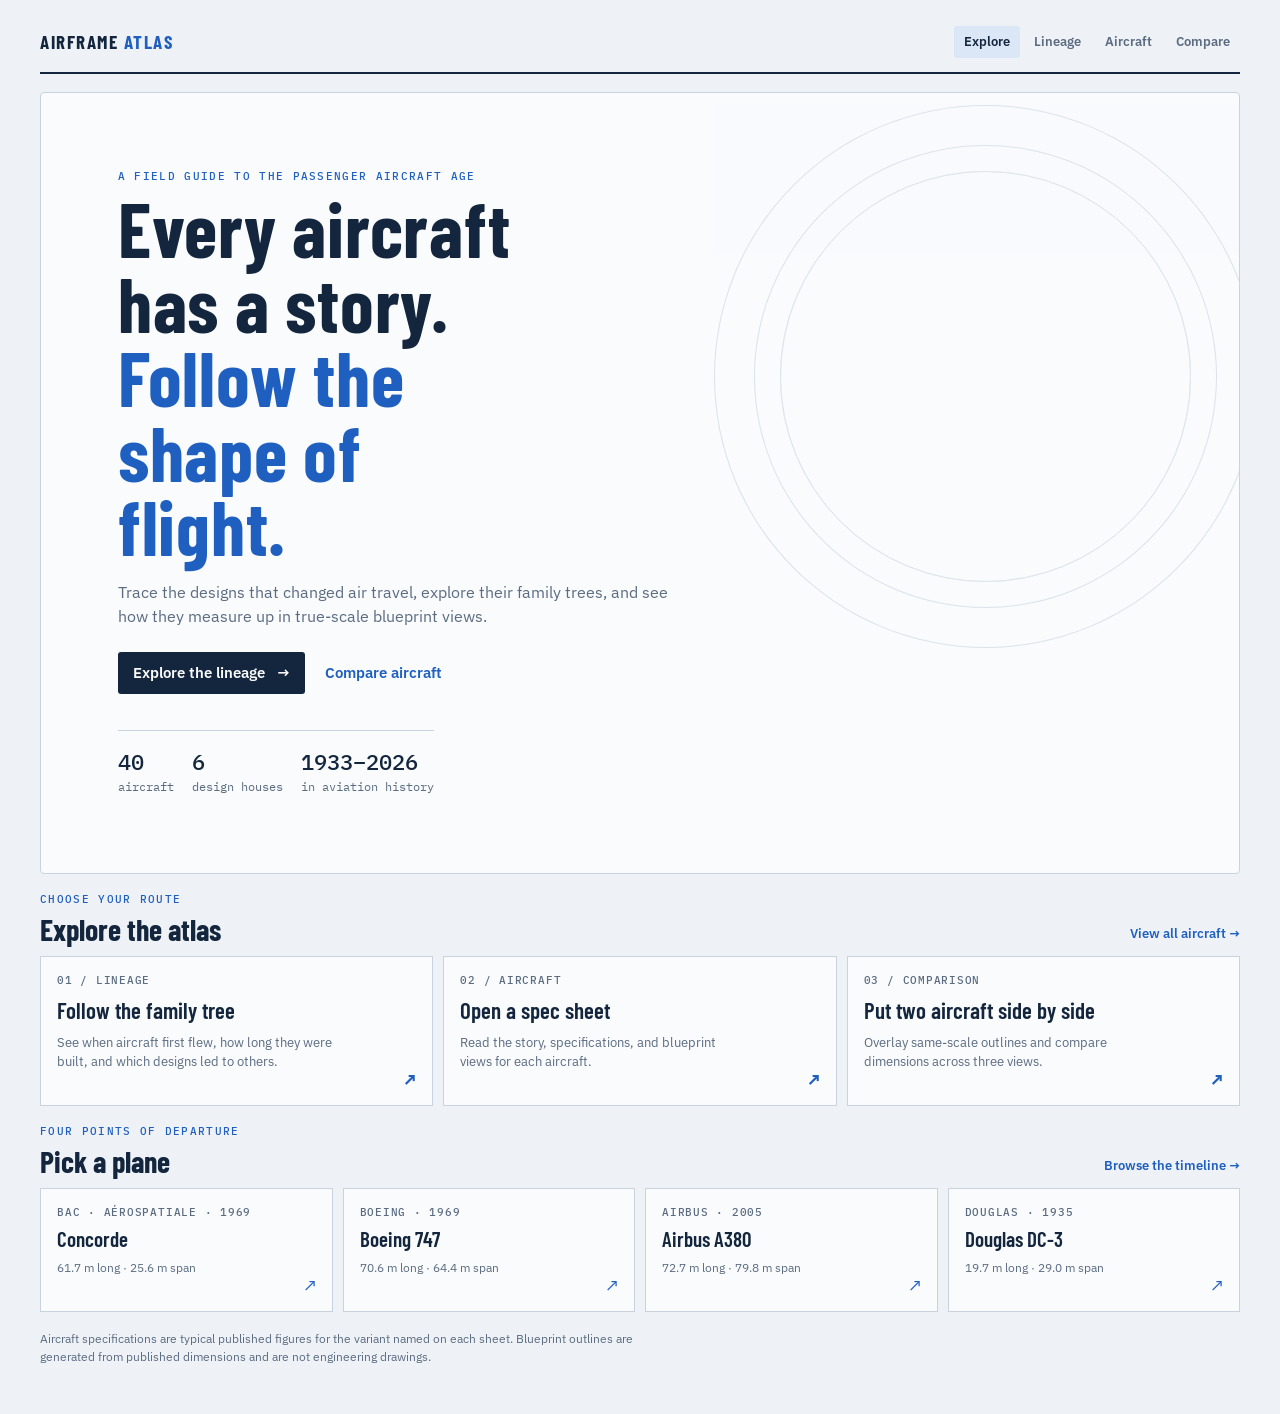
==== commit fbf18b7b: "Structures Redone" ====
--- a/frontend.html
+++ b/frontend.html
@@ -1,529 +1,15 @@
-<!DOCTYPE html>
-<html lang="en">
-<head>
-<meta charset="utf-8">
-<meta name="viewport" content="width=device-width, initial-scale=1">
-<title>Airliner Lineage Atlas</title>
-<link rel="preconnect" href="https://fonts.googleapis.com">
-<link rel="preconnect" href="https://fonts.gstatic.com" crossorigin>
-<link href="https://fonts.googleapis.com/css2?family=Barlow+Condensed:wght@500;600;700&family=IBM+Plex+Sans:wght@400;500;600&family=IBM+Plex+Mono:wght@400;500&display=swap" rel="stylesheet">
-<style>
-/* Layout idea: a drafting sheet. Lineage chart (time × design family) on top, a title-block style detail sheet with true-scale three-view below. */
-:root{
-  --paper:#eef2f6;
-  --sheet:#f9fbfd;
-  --ink:#14263d;
-  --muted:#5b6b80;
-  --line:#c9d3df;
-  --accent:#1f5fbf;
-  --accent-soft:#dbe6f6;
-  --ok:#2f7d4f; --warn:#b06a00; --off:#7a8494;
-  --font-display:"Barlow Condensed","Arial Narrow",Arial,sans-serif;
-  --font-body:"IBM Plex Sans",system-ui,-apple-system,"Segoe UI",sans-serif;
-  --font-mono:"IBM Plex Mono",ui-monospace,Menlo,Consolas,monospace;
-  color-scheme:light;
-}
-@media (prefers-color-scheme: dark){
-  :root:not([data-theme="light"]){
-    --paper:#0b1a2e; --sheet:#0f2238; --ink:#dce8f7; --muted:#8fa3bd; --line:#24405f;
-    --accent:#7fb2ff; --accent-soft:#17345a; --ok:#6fcf97; --warn:#f2b45a; --off:#8090a6;
-    color-scheme:dark;
-  }
-}
-:root[data-theme="dark"]{
-  --paper:#0b1a2e; --sheet:#0f2238; --ink:#dce8f7; --muted:#8fa3bd; --line:#24405f;
-  --accent:#7fb2ff; --accent-soft:#17345a; --ok:#6fcf97; --warn:#f2b45a; --off:#8090a6;
-  color-scheme:dark;
-}
-*{box-sizing:border-box}
-html,body{margin:0}
-body{background:var(--paper);color:var(--ink);font-family:var(--font-body);font-size:15px;line-height:1.5}
-a{color:var(--accent)}
-:focus-visible{outline:2px solid var(--accent);outline-offset:2px}
-.wrap{max-width:1240px;margin:0 auto;padding:20px 20px 48px;display:grid;gap:18px}
-header{display:flex;flex-wrap:wrap;align-items:flex-end;justify-content:space-between;gap:12px;border-bottom:2px solid var(--ink);padding-bottom:10px}
-h1{font-family:var(--font-display);font-weight:700;font-size:40px;line-height:1;margin:0;letter-spacing:.01em;text-wrap:balance}
-.sub{color:var(--muted);margin:4px 0 0;max-width:62ch}
-.stats{display:flex;gap:18px;font-family:var(--font-mono);font-size:12px;color:var(--muted)}
-.stats b{display:block;font-size:22px;color:var(--ink);font-weight:500;font-variant-numeric:tabular-nums}
-.panel{background:var(--sheet);border:1px solid var(--line);border-radius:4px}
-.toolbar{display:flex;flex-wrap:wrap;gap:8px;align-items:center;padding:12px 14px;border-bottom:1px solid var(--line)}
-.toolbar label{font-family:var(--font-mono);font-size:12px;color:var(--muted)}
-.chip{font:500 13px var(--font-body);border:1px solid var(--line);background:transparent;color:var(--ink);padding:4px 10px;border-radius:999px;cursor:pointer}
-.chip[aria-pressed="true"]{background:var(--ink);color:var(--sheet);border-color:var(--ink)}
-input[type=search],select{font:14px var(--font-body);color:var(--ink);background:var(--sheet);border:1px solid var(--line);border-radius:4px;padding:5px 8px}
-#q{margin-left:auto;min-width:200px}
-.legend{display:flex;flex-wrap:wrap;gap:14px;padding:8px 14px;font-size:12px;color:var(--muted);border-bottom:1px solid var(--line)}
-.legend span{display:inline-flex;align-items:center;gap:6px}
-.sw{display:inline-block;width:22px;height:8px;border-radius:2px}
-.chart{overflow-x:auto}
-#tl{display:block}
-#tl text{fill:var(--ink);font-family:var(--font-body)}
-#tl .yr{fill:var(--muted);font:11px var(--font-mono)}
-#tl .grp{font:600 13px var(--font-display);letter-spacing:.06em;text-transform:uppercase;fill:var(--muted)}
-#tl .grid{stroke:var(--line);stroke-width:1}
-#tl .row{cursor:pointer}
-#tl .row:hover .lbl,#tl .row.sel .lbl{fill:var(--accent);font-weight:600}
-#tl .row.dim{opacity:.22}
-#tl .rowbg{fill:transparent}
-#tl .row.sel .rowbg{fill:var(--accent-soft)}
-#tl .bar{fill:var(--ink);opacity:.82}
-#tl .bar.prod{fill:var(--accent);opacity:1}
-#tl .bar.cert{fill:url(#hatch);stroke:var(--accent);stroke-width:1}
-#tl .eis{fill:var(--sheet);stroke:var(--ink);stroke-width:1.5}
-#tl .edge{fill:none;stroke:var(--muted);stroke-width:1.3}
-#tl .edge.i{stroke-dasharray:3 3}
-#tl .lbl{font-size:13px}
-.detail{display:grid;grid-template-columns:minmax(0,1.15fr) minmax(0,1fr)}
-.views{padding:14px;border-right:1px solid var(--line);display:grid;gap:6px;align-content:start}
-.vhead{display:flex;justify-content:space-between;align-items:center;gap:10px;flex-wrap:wrap}
-.vlab{font:500 11px var(--font-mono);color:var(--muted);text-transform:uppercase;letter-spacing:.08em}
-.views svg{width:100%;height:auto;display:block}
-.views svg .body{fill:var(--accent-soft);stroke:var(--ink);stroke-width:1.2;vector-effect:non-scaling-stroke;stroke-linejoin:round}
-.views svg .thin{fill:none;stroke:var(--ink);stroke-width:1;vector-effect:non-scaling-stroke}
-.views svg .prop{fill:none;stroke:var(--ink);stroke-width:1;stroke-dasharray:3 2;vector-effect:non-scaling-stroke}
-.views svg .ghost{fill:none;stroke:var(--warn);stroke-width:1.4;stroke-dasharray:5 3;vector-effect:non-scaling-stroke}
-.views svg .ground{stroke:var(--muted);stroke-width:1;vector-effect:non-scaling-stroke}
-.views svg .dim{stroke:var(--accent);stroke-width:1;vector-effect:non-scaling-stroke;fill:none}
-.views svg .dimt{fill:var(--accent);font:500 1.7px var(--font-mono);text-anchor:middle}
-.views svg .scal{fill:var(--muted);font:1.5px var(--font-mono)}
-.views svg .gridm{stroke:var(--line);stroke-width:.6;vector-effect:non-scaling-stroke}
-.disclaim{font-size:12px;color:var(--muted);margin:4px 0 0}
-.info{padding:16px 18px;display:grid;gap:14px;align-content:start}
-.title-block{display:grid;gap:4px}
-.maker{font:500 12px var(--font-mono);color:var(--muted);text-transform:uppercase;letter-spacing:.08em}
-h2{font-family:var(--font-display);font-size:34px;line-height:1;margin:0;text-wrap:balance}
-.pill{display:inline-block;font:600 11px var(--font-mono);text-transform:uppercase;letter-spacing:.06em;padding:2px 8px;border-radius:3px;border:1px solid currentColor;width:max-content}
-.pill.prod{color:var(--ok)} .pill.cert{color:var(--warn)} .pill.ended,.pill.retired{color:var(--off)}
-table.spec{border-collapse:collapse;width:100%;font-size:14px}
-table.spec th{text-align:left;font:500 12px var(--font-mono);color:var(--muted);padding:5px 10px 5px 0;white-space:nowrap;vertical-align:top;width:9.5em}
-table.spec td{padding:5px 0;border-bottom:1px solid var(--line);font-variant-numeric:tabular-nums}
-table.spec tr:last-child td{border-bottom:0}
-.note{margin:0;max-width:65ch}
-.kin{display:grid;gap:6px}
-.kin div{display:flex;flex-wrap:wrap;gap:6px;align-items:center}
-.kin .k{font:500 12px var(--font-mono);color:var(--muted);width:7.5em}
-.kin button{font:500 13px var(--font-body);background:var(--accent-soft);color:var(--ink);border:1px solid var(--line);border-radius:3px;padding:2px 8px;cursor:pointer}
-.kin .none{color:var(--muted);font-size:13px}
-.links{display:grid;gap:4px;font-size:14px}
-.links .k{font:500 12px var(--font-mono);color:var(--muted)}
-footer{font-size:12px;color:var(--muted);max-width:90ch}
-@media (max-width:860px){
-  .detail{grid-template-columns:1fr}
-  .views{border-right:0;border-bottom:1px solid var(--line)}
-  #q{margin-left:0;min-width:0;flex:1 1 160px}
-}
-@media (max-width:420px){ h1{font-size:32px} h2{font-size:28px} .wrap{padding:16px} }
-@media (prefers-reduced-motion: no-preference){ #tl .row .rowbg{transition:fill .15s} }
-</style>
-</head>
-<body>
-<div class="wrap">
-  <header>
-    <div>
-      <h1>Airliner Lineage Atlas</h1>
-      <p class="sub">Passenger aircraft from the Boeing 247 to the 777X: who descends from whom, when each flew, and true-scale outline drawings from published dimensions.</p>
-    </div>
-    <div class="stats" id="stats"></div>
-  </header>
-
-  <section class="panel" aria-label="Lineage chart">
-    <div class="toolbar" id="makers" role="group" aria-label="Filter by design house"></div>
-    <div class="legend">
-      <span><i class="sw" style="background:var(--ink);opacity:.82"></i>First flight to end of production</span>
-      <span><i class="sw" style="background:var(--accent)"></i>Still in production</span>
-      <span><i class="sw" style="border:1px solid var(--accent);background:repeating-linear-gradient(45deg,var(--accent) 0 2px,transparent 2px 5px)"></i>In certification</span>
-      <span><svg width="12" height="12" aria-hidden="true"><circle cx="6" cy="6" r="4" fill="var(--sheet)" stroke="var(--ink)" stroke-width="1.5"/></svg>Entered airline service</span>
-      <span><svg width="26" height="10" aria-hidden="true"><path d="M1 5h24" stroke="var(--muted)" stroke-width="1.3"/></svg>Direct derivative</span>
-      <span><svg width="26" height="10" aria-hidden="true"><path d="M1 5h24" stroke="var(--muted)" stroke-width="1.3" stroke-dasharray="3 3"/></svg>Shares major parts or concept</span>
-    </div>
-    <div class="chart"><svg id="tl" role="img" aria-label="Timeline of airliner types grouped by design house"></svg></div>
-  </section>
-
-  <section class="panel detail" aria-live="polite">
-    <div class="views">
-      <div class="vhead">
-        <span class="vlab">Plan view · all aircraft at one scale</span>
-        <span><label class="vlab" for="cmp">Overlay</label> <select id="cmp"><option value="">None</option></select></span>
-      </div>
-      <svg id="vTop" viewBox="-42 -3 84 86" role="img" aria-label="Plan view"></svg>
-      <span class="vlab">Side view</span>
-      <svg id="vSide" viewBox="-2 -27 84 29.5" role="img" aria-label="Side view"></svg>
-      <span class="vlab">Front view</span>
-      <svg id="vFront" viewBox="-42 -27 84 29.5" role="img" aria-label="Front view"></svg>
-      <p class="disclaim">Outlines are generated from length, span, height, fuselage width and wing sweep. Proportions are close; details such as fairings, flaps and exact fin shape are simplified. Not an engineering drawing.</p>
-    </div>
-    <div class="info" id="info"></div>
-  </section>
-
-  <footer>Dates are first flight and first airline service. Specifications are for the variant named on each sheet and are typical published figures; a dash means the figure was left out rather than guessed. "Built" counts are approximate. Archival drawing links open searches on Wikimedia Commons and the NASA Technical Reports Server, where many public-domain three-views and NACA/NASA test reports live.</footer>
-</div>
-
-<script>
-const NOW = 2026.83;
-const GROUPS = [
-  ["boeing","Boeing"],
-  ["douglas","Douglas · McDonnell Douglas"],
-  ["lockheed","Lockheed"],
-  ["dh","de Havilland"],
-  ["concorde","BAC · Aérospatiale"],
-  ["airbus","Airbus · Bombardier"]
-];
-// status: prod | cert | ended | retired
-const A = [
- // ---------- Boeing
- {id:"b247",g:"boeing",name:"Boeing 247",maker:"Boeing",v:"247D",ff:"1933-02-08",eis:1933,end:1935,st:"ended",len:15.7,span:22.6,h:3.7,dia:1.7,sw:5,lay:"prop2",ed:1.2,pd:3.0,wp:.3,seats:"10",range:"≈1,200 km",eng:"2 × Pratt & Whitney Wasp radials",cruise:"≈300 km/h",built:"75",pred:[],
-  note:"Often called the first modern airliner: all-metal, low-wing monoplane with retractable gear that could climb on one engine. United's hold on the early production run pushed TWA to ask Douglas for a rival, which became the DC-1, DC-2 and DC-3.",wiki:"Boeing_247"},
- {id:"dash80",g:"boeing",name:"Boeing 367-80 “Dash 80”",maker:"Boeing",v:"367-80 prototype",ff:"1954-07-15",eis:null,end:1954,st:"retired",len:39.9,span:39.5,h:11.6,dia:3.4,sw:35,lay:"wing4",ed:1.4,seats:"Prototype",range:"—",eng:"4 × Pratt & Whitney JT3 turbojets",cruise:"—",built:"1",pred:[],
-  note:"A company-funded jet transport demonstrator. Test pilot Tex Johnston barrel-rolled it over Seattle's Seafair crowd in 1955. It led to both the KC-135 tanker and the 707, and is now at the Smithsonian's Udvar-Hazy Center.",wiki:"Boeing_367-80"},
- {id:"b707",g:"boeing",name:"Boeing 707",maker:"Boeing",v:"707-320B",ff:"1957-12-20",eis:1958,end:1979,st:"ended",len:46.6,span:44.4,h:12.9,dia:3.76,sw:35,lay:"wing4",ed:1.6,seats:"141–189",range:"—",eng:"4 × Pratt & Whitney JT3D turbofans",cruise:"≈Mach 0.80",built:"≈865 airliners (≈1,010 incl. military)",pred:[["dash80","d"]],
-  note:"Pan Am's October 1958 New York–Paris service began the American jet age. Its six-abreast fuselage cross-section carried on through the 727, 737 and 757. Military derivatives kept the line open until 1991.",wiki:"Boeing_707"},
- {id:"b727",g:"boeing",name:"Boeing 727",maker:"Boeing",v:"727-200",ff:"1963-02-09",eis:1964,end:1984,st:"ended",len:46.7,span:32.9,h:10.4,dia:3.76,sw:32,lay:"tri727",tt:true,ed:1.5,wp:.4,seats:"134–189",range:"—",eng:"3 × Pratt & Whitney JT8D",cruise:"≈Mach 0.80",built:"1,832",pred:[["b707","i"]],
-  note:"A tri-jet with a T-tail and powerful high-lift flaps, built to use shorter runways at smaller airports. It reused the 707's upper fuselage and was the best-selling jetliner until the 737 passed it.",wiki:"Boeing_727"},
- {id:"b737o",g:"boeing",name:"Boeing 737 Original",maker:"Boeing",v:"737-200",ff:"1967-04-09",eis:1968,end:1988,st:"ended",len:30.5,span:28.4,h:11.3,dia:3.76,sw:25,lay:"wing2",ed:1.3,seats:"115–130",range:"—",eng:"2 × Pratt & Whitney JT8D",cruise:"≈Mach 0.74",built:"1,144",pred:[["b707","i"]],
-  note:"Lufthansa launched the short-haul twin, which kept the 707/727 cross-section so it could seat six abreast. Its engines hung close under the wing, a low stance every later 737 generation had to work around.",wiki:"Boeing_737"},
- {id:"b737c",g:"boeing",name:"Boeing 737 Classic",maker:"Boeing",v:"737-400",ff:"1984-02-24",eis:1984,end:2000,st:"ended",len:36.4,span:28.9,h:11.1,dia:3.76,sw:25,lay:"wing2",ed:1.8,seats:"146–168",range:"—",eng:"2 × CFM56-3",cruise:"≈Mach 0.74",built:"1,988",pred:[["b737o","d"]],
-  note:"The -300, -400 and -500 brought high-bypass CFM56 engines. Ground clearance was tight, so the nacelles were flattened at the bottom, giving the family its distinctive engine inlets.",wiki:"Boeing_737_Classic"},
- {id:"b737ng",g:"boeing",name:"Boeing 737 Next Generation",maker:"Boeing",v:"737-800",ff:"1997-02-09",eis:1998,end:2019,st:"ended",len:39.5,span:35.8,h:12.5,dia:3.76,sw:25,lay:"wing2",ed:1.85,seats:"162–189",range:"≈5,400 km",eng:"2 × CFM56-7B",cruise:"Mach 0.785",built:"≈7,100",pred:[["b737c","d"]],
-  note:"A new, larger wing, a glass cockpit and higher speed. The -700 to -900ER became the backbone of low-cost carriers worldwide, and the P-8 Poseidon patrol aircraft is built on the -800 airframe.",wiki:"Boeing_737_Next_Generation"},
- {id:"b737max",g:"boeing",name:"Boeing 737 MAX",maker:"Boeing",v:"737 MAX 8",ff:"2016-01-29",eis:2017,end:null,st:"prod",len:39.5,span:35.9,h:12.3,dia:3.76,sw:25,lay:"wing2",ed:2.1,seats:"162–189",range:"≈6,570 km",eng:"2 × CFM LEAP-1B",cruise:"Mach 0.79",built:"In production",pred:[["b737ng","d"]],
-  note:"The larger LEAP-1B engines had to sit further forward and higher, changing pitch handling. Software meant to compensate (MCAS) was linked to two fatal crashes, and the type was grounded worldwide from March 2019 to late 2020.",wiki:"Boeing_737_MAX"},
- {id:"b757",g:"boeing",name:"Boeing 757",maker:"Boeing",v:"757-200",ff:"1982-02-19",eis:1983,end:2004,st:"ended",len:47.3,span:38.1,h:13.6,dia:3.76,sw:25,lay:"wing2",ed:2.4,seats:"200–239",range:"≈7,250 km",eng:"2 × Rolls-Royce RB211-535 or Pratt & Whitney PW2000",cruise:"Mach 0.80",built:"1,050",pred:[["b707","i"]],
-  note:"Developed alongside the 767 with a shared cockpit design, so pilots could hold a common type rating. Its strong climb and range made it a long-running choice for thin transatlantic routes.",wiki:"Boeing_757"},
- {id:"b747",g:"boeing",name:"Boeing 747",maker:"Boeing",v:"747-400",ff:"1969-02-09",eis:1970,end:2023,st:"ended",len:70.6,span:64.4,h:19.4,dia:6.5,sw:37.5,lay:"wing4",hump:.3,ed:2.7,seats:"≈416 (3-class)",range:"≈13,450 km",eng:"4 × PW4000, GE CF6 or Rolls-Royce RB211",cruise:"Mach 0.85",built:"1,574",pred:[],
-  note:"Built for Pan Am at more than twice the 707's capacity. The cockpit sits on an upper deck so the nose could swing open on freighters, which produced the famous hump. The last of 1,574 was delivered to Atlas Air in January 2023.",wiki:"Boeing_747"},
- {id:"b767",g:"boeing",name:"Boeing 767",maker:"Boeing",v:"767-300ER",ff:"1981-09-26",eis:1982,end:null,st:"prod",len:54.9,span:47.6,h:15.9,dia:5.03,sw:31.5,lay:"wing2",ed:2.8,seats:"218–269",range:"≈11,070 km",eng:"2 × GE CF6, Pratt & Whitney JT9D/PW4000 or RB211",cruise:"Mach 0.80",built:"1,300+ (freighter and tanker still built)",pred:[],
-  note:"Boeing's first twin-aisle twinjet. It pioneered extended-range twin-engine (ETOPS) flying over the North Atlantic, which shifted long-haul flying away from three- and four-engine jets.",wiki:"Boeing_767"},
- {id:"b777",g:"boeing",name:"Boeing 777",maker:"Boeing",v:"777-300ER",ff:"1994-06-12",eis:1995,end:null,st:"prod",len:73.9,span:64.8,h:18.5,dia:6.2,sw:31.6,lay:"wing2",ed:3.9,seats:"350–400",range:"≈13,650 km",eng:"2 × GE90-115B",cruise:"Mach 0.84",built:"1,700+ (freighter still built)",pred:[],
-  note:"Designed entirely on computer in CATIA with airlines in the room during design. United flew it first in 1995. The -300ER's GE90-115B is among the most powerful jet engines in service.",wiki:"Boeing_777"},
- {id:"b777x",g:"boeing",name:"Boeing 777X",maker:"Boeing",v:"777-9",ff:"2020-01-25",eis:null,end:null,st:"cert",len:76.7,span:71.8,h:19.5,dia:6.2,sw:31,lay:"wing2",ed:4.0,fold:64.8,seats:"≈426 (2-class)",range:"≈13,500 km",eng:"2 × GE9X",cruise:"Mach 0.84",built:"In certification",pred:[["b777","d"]],
-  note:"A composite wing so long that the outer 3.5 m of each tip folds up at the gate to fit 777-sized stands. Certification has run years behind the original 2020 target; Lufthansa is named as the first customer.",wiki:"Boeing_777X"},
- {id:"b787",g:"boeing",name:"Boeing 787 Dreamliner",maker:"Boeing",v:"787-9",ff:"2009-12-15",eis:2011,end:null,st:"prod",len:62.8,span:60.1,h:17.0,dia:5.77,sw:32.2,lay:"wing2",ed:3.2,seats:"≈290",range:"≈14,010 km",eng:"2 × GEnx-1B or Rolls-Royce Trent 1000",cruise:"Mach 0.85",built:"In production",pred:[],
-  note:"About half the structure by weight is carbon-fibre composite, with a one-piece barrel fuselage. ANA flew it first in 2011. Bleed air was replaced by electric systems, and lithium battery fires grounded the fleet briefly in 2013.",wiki:"Boeing_787_Dreamliner"},
- // ---------- Douglas / MD
- {id:"dc3",g:"douglas",name:"Douglas DC-3",maker:"Douglas",v:"DC-3",ff:"1935-12-17",eis:1936,end:1945,st:"ended",len:19.7,span:29.0,h:5.16,dia:2.4,sw:8,lay:"prop2",ed:1.4,pd:3.5,wp:.3,cr:4.4,seats:"21–32",range:"≈2,400 km",eng:"2 × Wright Cyclone or Pratt & Whitney Twin Wasp",cruise:"≈330 km/h",built:"607 civil (16,000+ incl. C-47 and licence builds)",pred:[],
-  note:"The first airliner that could make money carrying passengers alone. In wartime it became the C-47 Skytrain and Dakota, and some are still flying commercially almost 90 years after first flight.",wiki:"Douglas_DC-3"},
- {id:"dc4",g:"douglas",name:"Douglas DC-4",maker:"Douglas",v:"DC-4",ff:"1942-02-14",eis:1946,end:1947,st:"ended",len:28.6,span:35.8,h:8.4,dia:3.3,sw:4,lay:"prop4",ed:1.4,pd:3.9,wp:.33,seats:"44–86",range:"—",eng:"4 × Pratt & Whitney R-2000 Twin Wasp",cruise:"≈365 km/h",built:"≈1,245 incl. C-54",pred:[["dc3","i"]],
-  note:"An unpressurised four-engine transport with tricycle gear. Most were built as the military C-54 Skymaster, and surplus aircraft opened up scheduled transocean flying after the war.",wiki:"Douglas_DC-4"},
- {id:"dc6",g:"douglas",name:"Douglas DC-6",maker:"Douglas",v:"DC-6B",ff:"1946-02-15",eis:1947,end:1958,st:"ended",len:32.2,span:35.8,h:8.7,dia:3.3,sw:4,lay:"prop4",ed:1.5,pd:4.0,wp:.33,seats:"≈54–102",range:"—",eng:"4 × Pratt & Whitney R-2800 Double Wasp",cruise:"≈500 km/h",built:"704",pred:[["dc4","d"]],
-  note:"A stretched, pressurised development of the DC-4 that competed directly with the Constellation. Pilots and airlines rated it as one of the most reliable piston airliners.",wiki:"Douglas_DC-6"},
- {id:"dc7",g:"douglas",name:"Douglas DC-7",maker:"Douglas",v:"DC-7C “Seven Seas”",ff:"1953-05-18",eis:1953,end:1958,st:"ended",len:34.2,span:38.9,h:9.7,dia:3.3,sw:4,lay:"prop4",ed:1.6,pd:4.2,wp:.33,seats:"≈99",range:"≈9,070 km",eng:"4 × Wright R-3350 Turbo-Compound",cruise:"≈570 km/h",built:"338",pred:[["dc6","d"]],
-  note:"The last major Douglas piston airliner. The DC-7C could fly the Atlantic nonstop in both directions, but its complex turbo-compound engines were troublesome and jets displaced it within a few years.",wiki:"Douglas_DC-7"},
- {id:"dc8",g:"douglas",name:"Douglas DC-8",maker:"Douglas",v:"DC-8-30",ff:"1958-05-30",eis:1959,end:1972,st:"ended",len:45.9,span:43.4,h:12.9,dia:3.73,sw:30,lay:"wing4",ed:1.5,seats:"124–176",range:"—",eng:"4 × Pratt & Whitney JT4A (later JT3D)",cruise:"≈Mach 0.82",built:"556",pred:[["dc7","i"]],
-  note:"Douglas's answer to the 707, a year behind it. The stretched Super 60 series was the largest airliner flying until the 747, and re-engined Super 70s flew cargo for decades.",wiki:"Douglas_DC-8"},
- {id:"dc9",g:"douglas",name:"Douglas DC-9",maker:"Douglas",v:"DC-9-30",ff:"1965-02-25",eis:1965,end:1982,st:"ended",len:36.4,span:28.5,h:8.4,dia:3.34,sw:24,lay:"rear2",tt:true,ed:1.4,seats:"≈115",range:"—",eng:"2 × Pratt & Whitney JT8D",cruise:"≈Mach 0.76",built:"976",pred:[],
-  note:"A short-haul twin with rear-mounted engines and a T-tail, keeping the wing clean and the cabin quiet. Its basic airframe stayed in production for four decades through the MD-80, MD-90 and 717.",wiki:"McDonnell_Douglas_DC-9"},
- {id:"md80",g:"douglas",name:"McDonnell Douglas MD-80",maker:"McDonnell Douglas",v:"MD-82",ff:"1979-10-18",eis:1980,end:1999,st:"ended",len:45.1,span:32.9,h:9.0,dia:3.34,sw:24,lay:"rear2",tt:true,ed:1.5,seats:"≈155",range:"—",eng:"2 × Pratt & Whitney JT8D-200",cruise:"≈Mach 0.76",built:"1,191",pred:[["dc9","d"]],
-  note:"A stretched DC-9 with a bigger wing, nicknamed the “Mad Dog”. It was a workhorse for American Airlines, which flew its last MD-80s in 2019.",wiki:"McDonnell_Douglas_MD-80"},
- {id:"md90",g:"douglas",name:"McDonnell Douglas MD-90",maker:"McDonnell Douglas",v:"MD-90-30",ff:"1993-02-22",eis:1995,end:2000,st:"ended",len:46.5,span:32.9,h:9.4,dia:3.34,sw:24,lay:"rear2",tt:true,ed:1.8,seats:"≈153–172",range:"—",eng:"2 × IAE V2500",cruise:"≈Mach 0.76",built:"116",pred:[["md80","d"]],
-  note:"An MD-80 airframe with quieter, cleaner V2500 turbofans and a glass cockpit. It arrived just as the Boeing merger was taking shape and sold only modestly.",wiki:"McDonnell_Douglas_MD-90"},
- {id:"b717",g:"douglas",name:"Boeing 717",maker:"McDonnell Douglas / Boeing",v:"717-200",ff:"1998-09-02",eis:1999,end:2006,st:"ended",len:37.8,span:28.4,h:8.9,dia:3.34,sw:24,lay:"rear2",tt:true,ed:1.7,seats:"≈106–117",range:"≈2,650 km",eng:"2 × Rolls-Royce BR715",cruise:"≈Mach 0.77",built:"156",pred:[["md90","d"]],
-  note:"Launched as the MD-95, a DC-9-sized aircraft with modern engines. After Boeing absorbed McDonnell Douglas in 1997 it was renamed the 717, the last airliner from the Long Beach plant.",wiki:"Boeing_717"},
- {id:"dc10",g:"douglas",name:"McDonnell Douglas DC-10",maker:"McDonnell Douglas",v:"DC-10-30",ff:"1970-08-29",eis:1971,end:1989,st:"ended",len:55.5,span:50.4,h:17.7,dia:6.0,sw:35,lay:"tric",ed:2.9,seats:"≈250–380",range:"≈9,600 km",eng:"3 × GE CF6-50",cruise:"≈Mach 0.82",built:"386 (446 incl. KC-10)",pred:[],
-  note:"A wide-body tri-jet with the third engine mounted straight through the base of the fin. Early cargo-door failures hurt its reputation, but long-range -30s and freighters served for decades.",wiki:"McDonnell_Douglas_DC-10"},
- {id:"md11",g:"douglas",name:"McDonnell Douglas MD-11",maker:"McDonnell Douglas",v:"MD-11",ff:"1990-01-10",eis:1990,end:2001,st:"ended",len:61.6,span:51.7,h:17.6,dia:6.0,sw:35,lay:"tric",ed:2.9,seats:"≈293 (3-class)",range:"≈12,600 km",eng:"3 × GE CF6-80C2 or Pratt & Whitney PW4000",cruise:"≈Mach 0.83",built:"200",pred:[["dc10","d"]],
-  note:"A stretched DC-10 with winglets, a two-crew glass cockpit and a smaller tailplane. It missed its range promises as a passenger jet and found its long-term role as a freighter.",wiki:"McDonnell_Douglas_MD-11"},
- // ---------- Lockheed
- {id:"l049",g:"lockheed",name:"Lockheed Constellation",maker:"Lockheed",v:"L-049",ff:"1943-01-09",eis:1946,end:1958,st:"ended",len:29.0,span:37.5,h:7.2,dia:3.5,sw:3,lay:"prop4",ed:1.6,pd:4.6,wp:.36,trifin:true,seats:"≈60",range:"—",eng:"4 × Wright R-3350 Duplex-Cyclone",cruise:"≈500 km/h",built:"856 (all Constellation models)",pred:[],
-  note:"Developed with input from TWA and Howard Hughes. It had a curved, dolphin-like fuselage and three fins that kept the tail low enough for existing hangars. Stretched Super Constellations flew until the jets arrived.",wiki:"Lockheed_Constellation"},
- {id:"l1011",g:"lockheed",name:"Lockheed L-1011 TriStar",maker:"Lockheed",v:"L-1011-1",ff:"1970-11-16",eis:1972,end:1984,st:"ended",len:54.2,span:47.3,h:16.9,dia:5.97,sw:35,lay:"tric",sduct:true,ed:2.8,seats:"≈250–300",range:"—",eng:"3 × Rolls-Royce RB211",cruise:"≈Mach 0.86",built:"250",pred:[["l049","i"]],
-  note:"Technically advanced, with autoland capability from early on, but delays to the new RB211 engine pushed Rolls-Royce into bankruptcy in 1971. It was Lockheed's last airliner.",wiki:"Lockheed_L-1011_TriStar"},
- // ---------- de Havilland
- {id:"comet",g:"dh",name:"de Havilland Comet",maker:"de Havilland",v:"Comet 1",ff:"1949-07-27",eis:1952,end:1964,st:"retired",len:28.6,span:35.0,h:8.7,dia:3.0,sw:20,lay:"buried4",ed:1.0,wp:.36,seats:"36–44",range:"≈2,400 km",eng:"4 × de Havilland Ghost turbojets (in the wing roots)",cruise:"≈740 km/h",built:"114",pred:[],
-  note:"The world's first jetliner, in BOAC service from 1952. Two fatal break-ups in 1954 were traced to metal fatigue at corners of fuselage cut-outs, a finding that changed pressurised-aircraft design everywhere. The redesigned Comet 4 opened transatlantic jet service in 1958, weeks before the 707.",wiki:"De_Havilland_Comet"},
- // ---------- Concorde
- {id:"concorde",g:"concorde",name:"Concorde",maker:"BAC · Aérospatiale",v:"Concorde 102",ff:"1969-03-02",eis:1976,end:1979,st:"retired",len:61.66,span:25.6,h:12.2,dia:2.88,sw:0,lay:"concorde",ed:1.4,seats:"92–120",range:"≈7,220 km",eng:"4 × Rolls-Royce/Snecma Olympus 593 with afterburners",cruise:"Mach 2.04",built:"20 (incl. 6 development aircraft)",pred:[],
-  note:"An Anglo-French supersonic transport that crossed the Atlantic in about three and a half hours. Only British Airways and Air France flew it in regular service. After the 2000 Paris crash and the post-9/11 slump, both retired it in 2003.",wiki:"Concorde"},
- // ---------- Airbus
- {id:"a300",g:"airbus",name:"Airbus A300",maker:"Airbus",v:"A300B4",ff:"1972-10-28",eis:1974,end:2007,st:"ended",len:53.6,span:44.8,h:16.5,dia:5.64,sw:28,lay:"wing2",ed:2.7,seats:"≈220–270",range:"—",eng:"2 × GE CF6-50 or Pratt & Whitney JT9D",cruise:"≈Mach 0.78",built:"561",pred:[],
-  note:"The world's first twin-engine wide-body and the aircraft that founded Airbus as a European consortium. Its fuselage cross-section was reused on the A310, A330 and A340.",wiki:"Airbus_A300"},
- {id:"a310",g:"airbus",name:"Airbus A310",maker:"Airbus",v:"A310-300",ff:"1982-04-03",eis:1983,end:2007,st:"ended",len:46.7,span:43.9,h:15.8,dia:5.64,sw:28,lay:"wing2",ed:2.7,seats:"≈220",range:"≈9,600 km",eng:"2 × GE CF6-80 or Pratt & Whitney JT9D/PW4000",cruise:"≈Mach 0.80",built:"255",pred:[["a300","d"]],
-  note:"A shortened A300 with a new wing and an early two-crew glass cockpit. Many later served as freighters and as military tankers and transports.",wiki:"Airbus_A310"},
- {id:"a320",g:"airbus",name:"Airbus A320 family",maker:"Airbus",v:"A320-200",ff:"1987-02-22",eis:1988,end:2020,st:"ended",len:37.6,span:35.8,h:11.8,dia:3.95,sw:25,lay:"wing2",ed:2.0,seats:"150–180",range:"≈6,100 km",eng:"2 × CFM56-5 or IAE V2500",cruise:"Mach 0.78",built:"≈8,000+ (A318–A321)",pred:[],
-  note:"The first production airliner with digital fly-by-wire controls and side-stick controllers, entering service with Air France in 1988. Its slightly wider cabin and common cockpit across the A318–A321 made it Boeing's biggest competitive threat.",wiki:"Airbus_A320_family"},
- {id:"a320neo",g:"airbus",name:"Airbus A320neo family",maker:"Airbus",v:"A320neo",ff:"2014-09-25",eis:2016,end:null,st:"prod",len:37.6,span:35.8,h:11.8,dia:3.95,sw:25,lay:"wing2",ed:2.4,seats:"150–180",range:"≈6,300 km",eng:"2 × CFM LEAP-1A or Pratt & Whitney PW1100G",cruise:"Mach 0.78",built:"In production",pred:[["a320","d"]],
-  note:"“New engine option”: bigger-fan LEAP-1A or geared PW1100G engines plus wingtip sharklets on the proven A320 airframe. It holds the largest order backlog of any airliner family.",wiki:"Airbus_A320neo_family"},
- {id:"a321xlr",g:"airbus",name:"Airbus A321XLR",maker:"Airbus",v:"A321XLR",ff:"2022-06-15",eis:2024,end:null,st:"prod",len:44.5,span:35.8,h:11.8,dia:3.95,sw:25,lay:"wing2",ed:2.4,seats:"180–220",range:"≈8,700 km",eng:"2 × CFM LEAP-1A or Pratt & Whitney PW1100G",cruise:"Mach 0.78",built:"In production",pred:[["a320neo","d"]],
-  note:"An A321neo with a permanent rear centre fuel tank, which makes it the longest-range single-aisle airliner. Iberia flew it first in late 2024, opening transatlantic routes too thin for a wide-body.",wiki:"Airbus_A321neo"},
- {id:"a330",g:"airbus",name:"Airbus A330",maker:"Airbus",v:"A330-300",ff:"1992-11-02",eis:1994,end:null,st:"prod",len:63.7,span:60.3,h:16.8,dia:5.64,sw:30,lay:"wing2",ed:3.0,seats:"≈277–300",range:"≈11,750 km",eng:"2 × GE CF6-80E1, PW4000 or Rolls-Royce Trent 700",cruise:"Mach 0.82",built:"1,500+ (current model still built)",pred:[["a300","i"]],
-  note:"Developed together with the four-engine A340 on a shared wing and A300-width fuselage. The twin version won the market as ETOPS rules relaxed, and it also became the MRTT tanker.",wiki:"Airbus_A330"},
- {id:"a340",g:"airbus",name:"Airbus A340",maker:"Airbus",v:"A340-300",ff:"1991-10-25",eis:1993,end:2011,st:"ended",len:63.7,span:60.3,h:16.9,dia:5.64,sw:30,lay:"wing4",ed:2.2,seats:"≈270–300",range:"≈13,500 km",eng:"4 × CFM56-5C",cruise:"Mach 0.82",built:"377",pred:[["a300","i"]],
-  note:"The four-engine sibling of the A330, aimed at long routes where twins were not yet allowed. Improved twins such as the 777-300ER made four engines hard to justify on fuel cost.",wiki:"Airbus_A340"},
- {id:"a330neo",g:"airbus",name:"Airbus A330neo",maker:"Airbus",v:"A330-900",ff:"2017-10-19",eis:2018,end:null,st:"prod",len:63.7,span:64.0,h:16.8,dia:5.64,sw:30,lay:"wing2",ed:3.3,seats:"≈260–300",range:"≈13,330 km",eng:"2 × Rolls-Royce Trent 7000",cruise:"Mach 0.82",built:"In production",pred:[["a330","d"]],
-  note:"Trent 7000 engines and a longer, reshaped wing with sharklets on the A330 airframe. TAP Air Portugal flew the -900 first, in 2018.",wiki:"Airbus_A330neo"},
- {id:"a350",g:"airbus",name:"Airbus A350",maker:"Airbus",v:"A350-900",ff:"2013-06-14",eis:2015,end:null,st:"prod",len:66.8,span:64.75,h:17.1,dia:5.96,sw:31.9,lay:"wing2",ed:3.4,seats:"300–350",range:"≈15,000 km",eng:"2 × Rolls-Royce Trent XWB",cruise:"Mach 0.85",built:"In production",pred:[["a330","i"]],
-  note:"First proposed as an A330 update, then redesigned as the clean-sheet “XWB” with a carbon-composite fuselage and wing after airlines pushed back. Qatar Airways flew it first in January 2015.",wiki:"Airbus_A350"},
- {id:"a380",g:"airbus",name:"Airbus A380",maker:"Airbus",v:"A380-800",ff:"2005-04-27",eis:2007,end:2021,st:"ended",len:72.7,span:79.8,h:24.1,dia:7.14,fh:8.4,sw:33.5,lay:"wing4",ed:3.4,seats:"≈525 (3-class)",range:"≈14,800 km",eng:"4 × Rolls-Royce Trent 900 or Engine Alliance GP7200",cruise:"Mach 0.85",built:"251",pred:[],
-  note:"The largest passenger airliner ever built, with two full-length decks. Singapore Airlines flew it first in October 2007. Airlines moved to big twins, and production ended in 2021 after 251 aircraft.",wiki:"Airbus_A380"},
- {id:"a220",g:"airbus",name:"Airbus A220",maker:"Bombardier → Airbus",v:"A220-300",ff:"2013-09-16",eis:2016,end:null,st:"prod",len:38.7,span:35.1,h:11.5,dia:3.7,sw:25,lay:"wing2",ed:2.1,seats:"120–160",range:"≈6,300 km",eng:"2 × Pratt & Whitney PW1500G",cruise:"Mach 0.78",built:"In production",pred:[],
-  note:"Designed and first flown by Bombardier as the CSeries, launched with Swiss in 2016. Airbus took control of the programme in 2018 and renamed it the A220. Final assembly is in Mirabel, Quebec and Mobile, Alabama.",wiki:"Airbus_A220"}
-];
-const byId = Object.fromEntries(A.map(a=>[a.id,a]));
-const yr = s => { if(!s) return null; const [y,m,d]=s.split("-").map(Number); return y+((m-1)+(d-1)/30)/12; };
-A.forEach(a=>{a.ffy=yr(a.ff); a.kids=[];});
-A.forEach(a=>a.pred.forEach(([p,t])=>byId[p].kids.push([a.id,t])));
-
-const STATUS = {prod:"In production",cert:"In certification",ended:"Production ended",retired:"Retired from service"};
-const esc = s => String(s).replace(/[&<>"]/g,c=>({"&":"&amp;","<":"&lt;",">":"&gt;",'"':"&quot;"}[c]));
-const fmtDate = s => { const [y,m,d]=s.split("-"); return new Date(Date.UTC(+y,+m-1,+d)).toLocaleDateString("en-GB",{day:"numeric",month:"short",year:"numeric",timeZone:"UTC"}); };
-
-/* ---------- stats ---------- */
-document.getElementById("stats").innerHTML =
-  `<div><b>${A.length}</b>types</div><div><b>${A.filter(a=>a.st==="prod").length}</b>in production</div><div><b>1933–${Math.floor(NOW)}</b>first flights to now</div>`;
-
-/* ---------- filters ---------- */
-let filter = "all", query = "";
-const mk = document.getElementById("makers");
-mk.innerHTML = `<label>Design house</label>` + [["all","All"],...GROUPS].map(([k,l])=>`<button class="chip" data-k="${k}" aria-pressed="${k==="all"}">${esc(l.split(" · ")[0])}</button>`).join("") +
-  `<input id="q" type="search" placeholder="Search name, engine, variant…" aria-label="Search aircraft">`;
-mk.addEventListener("click",e=>{const b=e.target.closest(".chip"); if(!b) return; filter=b.dataset.k; mk.querySelectorAll(".chip").forEach(c=>c.setAttribute("aria-pressed",c===b)); applyFilter();});
-document.getElementById("q").addEventListener("input",e=>{query=e.target.value.trim().toLowerCase(); applyFilter();});
-function matches(a){
-  if(filter!=="all" && a.g!==filter) return false;
-  if(!query) return true;
-  return [a.name,a.maker,a.v,a.eng,a.id].join(" ").toLowerCase().includes(query);
-}
-function applyFilter(){ document.querySelectorAll("#tl .row").forEach(r=>r.classList.toggle("dim",!matches(byId[r.dataset.id]))); }
-
-/* ---------- timeline ---------- */
-const NS="http://www.w3.org/2000/svg";
-function buildTimeline(){
-  const svg=document.getElementById("tl");
-  const LW=230, PW=980, Y0=1930, Y1=2030, RH=24, GH=30, TOP=26;
-  const x = y => LW + (y-Y0)/(Y1-Y0)*PW;
-  const rows=[]; let y=TOP;
-  GROUPS.forEach(([g,label])=>{
-    rows.push({type:"g",label,y}); y+=GH;
-    A.filter(a=>a.g===g).forEach(a=>{a.ry=y+RH/2; rows.push({type:"a",a,y}); y+=RH;});
-  });
-  const H=y+8, W=LW+PW+20;
-  svg.setAttribute("viewBox",`0 0 ${W} ${H}`); svg.setAttribute("width",W); svg.setAttribute("height",H);
-  let s=`<defs><pattern id="hatch" width="5" height="5" patternUnits="userSpaceOnUse" patternTransform="rotate(45)"><rect width="2" height="5" fill="var(--accent)"/></pattern>
-  <marker id="arr" viewBox="0 0 6 6" refX="5" refY="3" markerWidth="6" markerHeight="6" orient="auto"><path d="M0 0L6 3L0 6z" fill="var(--muted)"/></marker></defs>`;
-  for(let yy=Y0; yy<=Y1; yy+=10){ s+=`<line class="grid" x1="${x(yy)}" x2="${x(yy)}" y1="${TOP-6}" y2="${H-4}"/><text class="yr" x="${x(yy)}" y="${TOP-10}" text-anchor="middle">${yy}</text>`; }
-  s+=`<line class="grid" x1="${x(NOW)}" x2="${x(NOW)}" y1="${TOP-6}" y2="${H-4}" stroke-dasharray="2 3"/>`;
-  rows.forEach(r=>{ if(r.type==="g") s+=`<text class="grp" x="8" y="${r.y+GH-9}">${esc(r.label)}</text>`; });
-  // edges first
-  A.forEach(a=>a.pred.forEach(([p,t])=>{
-    const P=byId[p], ex=x(a.ffy), y1=P.ry, y2=a.ry;
-    s+=`<path class="edge ${t}" d="M${x(P.ffy)+4} ${y1} H${ex-8} Q${ex-4} ${y1} ${ex-4} ${y1+(y2>y1?4:-4)} V${y2+(y2>y1?-4:4)} Q${ex-4} ${y2} ${ex} ${y2}" marker-end="url(#arr)"/>`;
-  }));
-  rows.filter(r=>r.type==="a").forEach(({a,y})=>{
-    const x1=x(a.ffy), x2=x(a.end? Math.max(a.end+0.5,a.ffy+0.6) : NOW);
-    const cls = a.st==="prod"?"prod":a.st==="cert"?"cert":"";
-    s+=`<g class="row" data-id="${a.id}" tabindex="0" role="button" aria-label="${esc(a.name)}, first flight ${a.ffy|0}">
-      <rect class="rowbg" x="0" y="${y}" width="${W}" height="${RH}"/>
-      <text class="lbl" x="18" y="${y+RH/2+4.5}">${esc(a.name.replace(" family",""))}</text>
-      <rect class="bar ${cls}" x="${x1}" y="${y+7}" width="${Math.max(3,x2-x1)}" height="${RH-14}" rx="2"/>
-      ${!a.end && a.st==="prod"?`<path d="M${x2} ${y+5} l6 ${RH/2-5} l-6 ${RH/2-5}z" fill="var(--accent)"/>`:""}
-      ${a.eis?`<circle class="eis" cx="${x(a.eis+0.5)}" cy="${y+RH/2}" r="4"/>`:""}
-    </g>`;
-  });
-  svg.innerHTML=s;
-  svg.addEventListener("click",e=>{const r=e.target.closest(".row"); if(r) go(r.dataset.id);});
-  svg.addEventListener("keydown",e=>{const r=e.target.closest(".row"); if(r&&(e.key==="Enter"||e.key===" ")){e.preventDefault(); go(r.dataset.id);}});
-}
-
-/* ---------- drawing (units = metres) ---------- */
-const rad = d => d*Math.PI/180;
-function geo(a){
-  const L=a.len, S=a.span/2, w=a.dia, prop=a.lay.startsWith("prop");
-  const fh=a.fh||w*1.06;
-  const rear = a.lay==="rear2"||a.lay==="tri727";
-  const wp = a.wp || (rear?.42:.38);
-  const cr = a.cr || a.span*(prop?.15:.2);
-  const ct = cr*(prop?.45:.3);
-  const yLE = wp*L, t=Math.tan(rad(a.sw));
-  const hs = (a.tt?.36:.35)*a.span, hc=cr*.42;
-  const gc = Math.max(.9, a.h*.09);
-  const fb = (a.tt?.17:prop?.12:.13)*L;
-  const el = prop?3.2:Math.min(7.2,Math.max(2.6,L*.1));
-  return {L,S,w,fh,prop,rear,yLE,t,cr,ct,hs,hc,gc,fb,el,ed:a.ed||1.5,pd:a.pd||0};
-}
-function wingLE(G,x){ return G.yLE + (x-G.w/2)*G.t; }
-function enginePos(a,G){
-  const st = {wing2:[.34],wing4:[.4,.68],prop2:[.25],prop4:[.28,.53]}[a.lay]||[];
-  return st.map(f=>f*G.S);
-}
-function topSVG(a,cls,G){
-  G=G||geo(a); const {L,S,w,yLE,t,cr,ct,hs,hc}=G; let o="";
-  const n = G.prop? w*1.3 : w*1.8, t0=L*.78;
-  const body = `M0 0 C${w*.36} 0 ${w/2} ${n*.45} ${w/2} ${n} L${w/2} ${t0} L${w*.13} ${L} L${-w*.13} ${L} L${-w/2} ${t0} L${-w/2} ${n} C${-w/2} ${n*.45} ${-w*.36} 0 0 0Z`;
-  if(a.lay==="concorde"){
-    const r=w/2;
-    for(const s of [1,-1]) o+=`<path class="${cls}" d="M${s*r} ${.3*L} Q${s*S*.55} ${.5*L} ${s*S} ${.84*L} L${s*S} ${.93*L} L${s*r} ${.95*L}Z"/>`;
-    if(cls==="body") for(const s of [1,-1]) for(const k of [1.4,3.0]) o+=`<rect class="thin" x="${s*(r+k)-.7}" y="${.72*L}" width="1.4" height="${.22*L}"/>`;
-    return o+`<path class="${cls}" d="${body}"/>`;
-  }
-  // wings
-  for(const s of [1,-1]){
-    const tipLE=wingLE(G,S);
-    o+=`<path class="${cls}" d="M${s*w/2} ${yLE} L${s*S} ${tipLE} L${s*S} ${tipLE+ct} L${s*w/2} ${yLE+cr}Z"/>`;
-    if(a.fold && cls==="body"){ const fx=a.fold/2, fl=wingLE(G,fx), fct=cr-(cr-ct)*((fx-w/2)/(S-w/2)); o+=`<line class="thin" x1="${s*fx}" y1="${fl}" x2="${s*fx}" y2="${fl+fct}" stroke-dasharray="1 1"/>`; }
-  }
-  // tailplane
-  const hy=L-hc-1.0, ht=t*1.05;
-  for(const s of [1,-1]) o+=`<path class="${cls}" d="M${s*w*.12} ${hy} L${s*hs/2} ${hy+(hs/2)*ht} L${s*hs/2} ${hy+(hs/2)*ht+hc*.45} L${s*w*.12} ${hy+hc}Z"/>`;
-  o+=`<path class="${cls}" d="${body}"/>`;
-  if(cls!=="body") return o;
-  // engines
-  const {ed,el}=G;
-  enginePos(a,G).forEach(ex=>{
-    const le=wingLE(G,ex);
-    for(const s of [1,-1]){
-      if(G.prop){ o+=`<rect class="body" x="${s*ex-ed/2}" y="${le-1.2}" width="${ed}" height="${el}" rx=".5"/><line class="thin" x1="${s*ex-G.pd/2}" y1="${le-1.4}" x2="${s*ex+G.pd/2}" y2="${le-1.4}"/>`; }
-      else o+=`<rect class="body" x="${s*ex-ed/2}" y="${le-el*.6}" width="${ed}" height="${el}" rx="${ed*.35}"/>`;
-    }
-  });
-  if(a.lay==="tric"){ o+=`<rect class="body" x="${-ed/2}" y="${L-G.fb*.95}" width="${ed}" height="${el}" rx="${ed*.35}"/>`; }
-  if(G.rear){ const y0=L*.68; for(const s of [1,-1]) o+=`<rect class="body" x="${s*(w/2+ed/2+.25)-ed/2}" y="${y0}" width="${ed}" height="${el*.95}" rx="${ed*.35}"/>`; }
-  if(a.lay==="tri727"){ o+=`<ellipse class="body" cx="0" cy="${L*.7}" rx="${ed*.45}" ry="${ed*.6}"/>`; }
-  if(a.lay==="buried4"){ for(const s of [1,-1]) for(const k of [.55,1.5]) o+=`<ellipse class="thin" cx="${s*(w/2+k)}" cy="${wingLE(G,w/2+k)+.2}" rx=".45" ry=".3"/>`; }
-  if(a.trifin){ const hy2=hy+(hs/2)*ht; for(const s of [1,-1]) o+=`<rect class="body" x="${s*hs/2-.15}" y="${hy2-1}" width=".3" height="${hc*.45+1.6}"/>`; }
-  return o;
-}
-function drawTop(a,ghost){
-  const G=geo(a); let o="";
-  for(let gx=-40; gx<=40; gx+=10) o+=`<line class="gridm" x1="${gx}" x2="${gx}" y1="-3" y2="83"/>`;
-  for(let gy=0; gy<=80; gy+=10) o+=`<line class="gridm" x1="-42" x2="42" y1="${gy}" y2="${gy}"/>`;
-  if(ghost) o+=topSVG(ghost,"ghost");
-  o+=topSVG(a,"body",G);
-  // span dimension
-  const tipEnd = a.lay==="concorde"? .93*G.L : wingLE(G,G.S)+G.ct;
-  const dy = Math.min(81.6, Math.max(G.L, tipEnd)+2.2);
-  o+=`<path class="dim" d="M${-G.S} ${dy-1}v2M${G.S} ${dy-1}v2M${-G.S} ${dy}H${G.S}"/>`;
-  o+=`<text class="dimt" x="0" y="${dy-1.2}">${a.span.toFixed(1)} m span</text>`;
-  // scale bar
-  o+=`<path class="dim" d="M-41 -1.2h10M-41 -2v1.6M-31 -2v1.6"/><text class="scal" x="-30" y="-0.9">10 m</text>`;
-  document.getElementById("vTop").innerHTML=o;
-}
-function drawSide(a){
-  const G=geo(a), {L,fh,gc,fb,ed,el,yLE,cr}=G, H=a.h; const Y=v=>-v; let o="";
-  for(let gx=0; gx<=80; gx+=10) o+=`<line class="gridm" x1="${gx}" x2="${gx}" y1="-26" y2="0"/>`;
-  o+=`<line class="ground" x1="-2" x2="82" y1="0" y2="0"/>`;
-  const bot=gc, top=gc+fh, n=G.prop? G.w*1.3 : G.w*1.8;
-  // fin
-  const x0=L-fb, x1=L-.3, x3=Math.min(L+1.2, x1+(H-top)*.3), x2=x3-fb*.42;
-  o+=`<path class="body" d="M${x0} ${Y(top-.1)} L${x2} ${Y(H)} L${x3} ${Y(H)} L${x1} ${Y(top-.4)}Z"/>`;
-  // horizontal tail
-  if(a.lay!=="concorde"){
-    if(a.tt) o+=`<rect class="body" x="${x2-G.hc*.55}" y="${Y(H)}" width="${G.hc+1}" height=".55"/>`;
-    else o+=`<rect class="body" x="${L-G.hc-1.4}" y="${Y(top-fh*.3)}" width="${G.hc+.8}" height=".5"/>`;
-  }
-  // fuselage
-  let body=`M0 ${Y(bot+fh*.42)} Q0 ${Y(top)} ${n} ${Y(top)} L${L*.86} ${Y(top)} L${L} ${Y(top-fh*.12)} L${L*.97} ${Y(top-fh*.3)} L${L*.78} ${Y(bot)} L${n*.7} ${Y(bot)} Q0 ${Y(bot)} 0 ${Y(bot+fh*.42)}Z`;
-  if(a.lay==="concorde") body=`M-1.5 ${Y(bot+fh*.35)} Q${n*.6} ${Y(top)} ${n*1.6} ${Y(top)} L${L*.9} ${Y(top)} L${L} ${Y(top-fh*.2)} L${L*.95} ${Y(bot+fh*.2)} L${n} ${Y(bot)} Q0 ${Y(bot+fh*.05)} -1.5 ${Y(bot+fh*.35)}Z`;
-  o+=`<path class="body" d="${body}"/>`;
-  if(a.hump){ const hx=L*a.hump; o+=`<path class="body" d="M${n*.55} ${Y(top-.3)} Q${n*.9} ${Y(top+1.9)} ${n*1.6} ${Y(top+1.9)} L${hx} ${Y(top+1.9)} Q${hx+3} ${Y(top+1.9)} ${hx+5} ${Y(top-.1)}Z"/>`; }
-  // wing root
-  if(a.lay==="concorde") o+=`<path class="thin" d="M${.3*L} ${Y(bot+.4)} L${.95*L} ${Y(bot+.3)}"/>`;
-  else o+=`<path class="body" d="M${yLE} ${Y(bot+.45)} L${yLE+cr} ${Y(bot+.25)} L${yLE+cr} ${Y(bot+.65)} Z"/>`;
-  // engines
-  if(a.lay==="concorde") o+=`<rect class="body" x="${.72*L}" y="${Y(bot+.1)}" width="${.22*L}" height="1.3"/>`;
-  enginePos(a,G).slice(0,1).forEach(ex=>{
-    const le=wingLE(G,ex);
-    if(G.prop){ o+=`<rect class="body" x="${le-1.2}" y="${Y(bot+.9)}" width="${el}" height="${ed*.9}" rx=".4"/><line class="thin" x1="${le-1.4}" x2="${le-1.4}" y1="${Y(bot+.45+G.pd/2)}" y2="${Y(Math.max(.25,bot+.45-G.pd/2))}"/>`; }
-    else { const cy=Math.max(ed/2+.35, bot+.1-ed*.35); o+=`<rect class="body" x="${le-el*.6}" y="${Y(cy+ed/2)}" width="${el}" height="${ed}" rx="${ed*.4}"/>`; }
-  });
-  if(G.rear){ o+=`<rect class="body" x="${L*.68}" y="${Y(top-fh*.1+ed/2)}" width="${el*.95}" height="${ed}" rx="${ed*.4}"/>`; }
-  if(a.lay==="tri727"){ o+=`<path class="body" d="M${L*.68} ${Y(top)} Q${L*.7} ${Y(top+ed*.8)} ${L*.75} ${Y(top+ed*.8)} L${L-fb*.6} ${Y(top+ed*.6)} L${L-fb*.5} ${Y(top)}Z"/>`; }
-  if(a.lay==="tric"){
-    if(a.sduct) o+=`<path class="body" d="M${L-fb*1.05} ${Y(top)} Q${L-fb} ${Y(top+ed*.75)} ${L-fb*.8} ${Y(top+ed*.75)} L${L-fb*.4} ${Y(top+ed*.4)} L${L-fb*.3} ${Y(top)}Z"/><rect class="body" x="${L-1.2}" y="${Y(top-fh*.05)}" width="1.6" height="${fh*.35}" rx=".4"/>`;
-    else o+=`<rect class="body" x="${L-fb*.95}" y="${Y(top+.5+ed)}" width="${el+1}" height="${ed}" rx="${ed*.4}"/>`;
-  }
-  if(a.lay==="buried4") o+=`<ellipse class="thin" cx="${yLE+.4}" cy="${Y(bot+.6)}" rx=".5" ry=".35"/>`;
-  // gear
-  const gx1=n*.9, gx2=(a.lay==="concorde"? .55*L : yLE+cr*.65);
-  o+=`<path class="thin" d="M${gx1} ${Y(bot)}V${Y(.45)}M${gx2} ${Y(bot)}V${Y(.55)}"/><circle class="thin" cx="${gx1}" cy="-0.4" r=".4"/><circle class="thin" cx="${gx2}" cy="-0.55" r=".55"/>`;
-  // length dimension
-  const dy=Y(Math.min(25.4,H+1.6));
-  o+=`<path class="dim" d="M0 ${dy-.8}v1.6M${L} ${dy-.8}v1.6M0 ${dy}H${L}"/><text class="dimt" x="${L/2}" y="${dy-1.1}">${a.len.toFixed(1)} m long</text>`;
-  document.getElementById("vSide").innerHTML=o;
-}
-function drawFront(a){
-  const G=geo(a), {S,w,fh,gc,ed,hs}=G, H=a.h; const Y=v=>-v; let o="";
-  for(let gx=-40; gx<=40; gx+=10) o+=`<line class="gridm" x1="${gx}" x2="${gx}" y1="-26" y2="0"/>`;
-  o+=`<line class="ground" x1="-42" x2="42" y1="0" y2="0"/>`;
-  const top=gc+fh, dih = a.lay==="concorde"?0:(G.prop?5:a.tt?3:6);
-  const wy = x => gc+.35+(Math.abs(x)-w/2)*Math.tan(rad(dih));
-  // fin(s)
-  o+=`<rect class="body" x="-.3" y="${Y(H)}" width=".6" height="${H-top+.2}"/>`;
-  // tailplane
-  if(a.lay!=="concorde"){
-    const ty = a.tt? H : top-fh*.3;
-    o+=`<path class="body" d="M${-hs/2} ${Y(ty+(a.tt?0:hs/2*.07))} L0 ${Y(ty)} L${hs/2} ${Y(ty+(a.tt?0:hs/2*.07))} L${hs/2} ${Y(ty+(a.tt?0:hs/2*.07)-.35)} L0 ${Y(ty-.35)} L${-hs/2} ${Y(ty+(a.tt?0:hs/2*.07)-.35)}Z"/>`;
-    if(a.trifin) for(const s of [1,-1]) o+=`<rect class="body" x="${s*hs/2-.25}" y="${Y(top+1.8)}" width=".5" height="3.6"/>`;
-  }
-  // wings
-  o+=`<path class="body" d="M${-S} ${Y(wy(S))} L0 ${Y(wy(w/2))} L${S} ${Y(wy(S))} L${S} ${Y(wy(S)-.4)} L0 ${Y(wy(w/2)-.5)} L${-S} ${Y(wy(S)-.4)}Z"/>`;
-  // fuselage
-  o+=`<ellipse class="body" cx="0" cy="${Y(gc+fh/2)}" rx="${w/2}" ry="${fh/2}"/>`;
-  // engines
-  enginePos(a,G).forEach(ex=>{ for(const s of [1,-1]){
-    const cy=Math.max(ed/2+.35, wy(ex)-ed*.55);
-    o+=`<circle class="body" cx="${s*ex}" cy="${Y(G.prop?wy(ex)-.1:cy)}" r="${ed/2}"/>`;
-    if(G.prop) o+=`<circle class="prop" cx="${s*ex}" cy="${Y(wy(ex)-.1)}" r="${G.pd/2}"/>`;
-  }});
-  if(a.lay==="concorde") for(const s of [1,-1]) o+=`<rect class="body" x="${s>0?w/2+.6:-(w/2+.6)-3.2}" y="${Y(gc+.3)}" width="3.2" height="1.3"/>`;
-  if(G.rear) for(const s of [1,-1]) o+=`<circle class="body" cx="${s*(w/2+ed/2+.25)}" cy="${Y(top-fh*.1)}" r="${ed/2}"/>`;
-  if(a.lay==="tri727") o+=`<ellipse class="body" cx="0" cy="${Y(top+ed*.45)}" rx="${ed*.45}" ry="${ed*.4}"/>`;
-  if(a.lay==="tric") o+=`<circle class="body" cx="0" cy="${Y(a.sduct? top+ed*.45 : top+.5+ed/2)}" r="${ed/2*(a.sduct?.85:1)}"/>`;
-  // gear
-  const mg = Math.max(w*.6, (enginePos(a,G)[0]||w)*.55);
-  o+=`<path class="thin" d="M${-mg} ${Y(gc+.3)}V${Y(.5)}M${mg} ${Y(gc+.3)}V${Y(.5)}M0 ${Y(gc)}V${Y(.4)}"/>`;
-  // height dimension
-  const hx=Math.min(41, S+1.2);
-  o+=`<path class="dim" d="M${hx-.8} 0h1.6M${hx-.8} ${Y(H)}h1.6M${hx} 0V${Y(H)}"/><text class="dimt" x="${Math.min(hx,36)}" y="${Y(H)-.6}" text-anchor="end">${a.h.toFixed(1)} m high</text>`;
-  document.getElementById("vFront").innerHTML=o;
-}
-
-/* ---------- detail ---------- */
-const cmp=document.getElementById("cmp");
-cmp.innerHTML += A.map(a=>`<option value="${a.id}">${esc(a.name)}</option>`).join("");
-cmp.addEventListener("change",()=>render(current));
-let current=null;
-function linkBtns(list){ return list.length? list.map(([id,t])=>`<button data-go="${id}" title="${t==="d"?"Direct derivative":"Shares major parts or concept"}">${esc(byId[id].name)}${t==="i"?" ⋯":""}</button>`).join("") : `<span class="none">None in this atlas</span>`; }
-function render(id){
-  const a=byId[id]; if(!a) return; current=id;
-  document.querySelectorAll("#tl .row").forEach(r=>r.classList.toggle("sel",r.dataset.id===id));
-  const ghost = cmp.value && cmp.value!==id ? byId[cmp.value] : null;
-  drawTop(a,ghost); drawSide(a); drawFront(a);
-  const q=encodeURIComponent;
-  document.getElementById("info").innerHTML=`
-    <div class="title-block">
-      <span class="maker">${esc(a.maker)} · sheet variant ${esc(a.v)}</span>
-      <h2>${esc(a.name)}</h2>
-      <span class="pill ${a.st}">${STATUS[a.st]}</span>
-    </div>
-    <table class="spec"><tbody>
-      <tr><th>First flight</th><td>${fmtDate(a.ff)}</td></tr>
-      <tr><th>Airline service</th><td>${a.eis? a.eis : (a.st==="cert"?"Not yet":"Never (prototype)")}</td></tr>
-      <tr><th>Production</th><td>${a.end? (a.ffy|0)+"–"+a.end : (a.st==="cert"?"Pre-delivery":"Ongoing")}</td></tr>
-      <tr><th>Built</th><td>${esc(a.built)}</td></tr>
-      <tr><th>Length · span · height</th><td>${a.len.toFixed(1)} m · ${a.span.toFixed(1)} m${a.fold?` (${a.fold} m folded)`:""} · ${a.h.toFixed(1)} m</td></tr>
-      <tr><th>Wing sweep</th><td>${a.lay==="concorde"?"Ogival delta":a.sw+"° (approx.)"}</td></tr>
-      <tr><th>Seats</th><td>${esc(a.seats)}</td></tr>
-      <tr><th>Range</th><td>${esc(a.range)}</td></tr>
-      <tr><th>Cruise</th><td>${esc(a.cruise)}</td></tr>
-      <tr><th>Engines</th><td>${esc(a.eng)}</td></tr>
-    </tbody></table>
-    <p class="note">${esc(a.note)}</p>
-    <div class="kin">
-      <div><span class="k">Derived from</span>${linkBtns(a.pred)}</div>
-      <div><span class="k">Led to</span>${linkBtns(a.kids)}</div>
-    </div>
-    <div class="links">
-      <span class="k">Archival drawings and sources</span>
-      <a href="https://commons.wikimedia.org/w/index.php?search=${q(a.name.replace(/ “.*”/,"")+" 3-view")}&title=Special:MediaSearch&type=image">Three-view drawings on Wikimedia Commons</a>
-      <a href="https://ntrs.nasa.gov/search?q=${q(a.name.replace(/ “.*”/,"").replace(" family",""))}">NASA Technical Reports Server: test reports and drawings</a>
-      <a href="https://en.wikipedia.org/wiki/${a.wiki}">Encyclopedia entry (Wikipedia)</a>
-    </div>`;
-  document.querySelectorAll("#info [data-go]").forEach(b=>b.addEventListener("click",()=>go(b.dataset.go)));
-}
-function go(id){ if(location.hash!=="#"+id) location.hash=id; else render(id); }
-window.addEventListener("hashchange",()=>render(location.hash.slice(1)));
-buildTimeline();
-render(byId[location.hash.slice(1)]? location.hash.slice(1) : "b747");
-</script>
-</body>
-</html>
+<!DOCTYPE html>
+<html lang="en">
+<head>
+<meta charset="utf-8">
+<meta name="viewport" content="width=device-width, initial-scale=1">
+<meta http-equiv="refresh" content="0;url=index.html">
+<title>Airframe Atlas</title>
+</head>
+<body>
+<p>The atlas has moved to <a href="index.html">the new home page</a>.</p>
+<script>
+location.replace(location.hash ? `aircraft.html${location.hash}` : "index.html");
+</script>
+</body>
+</html>
